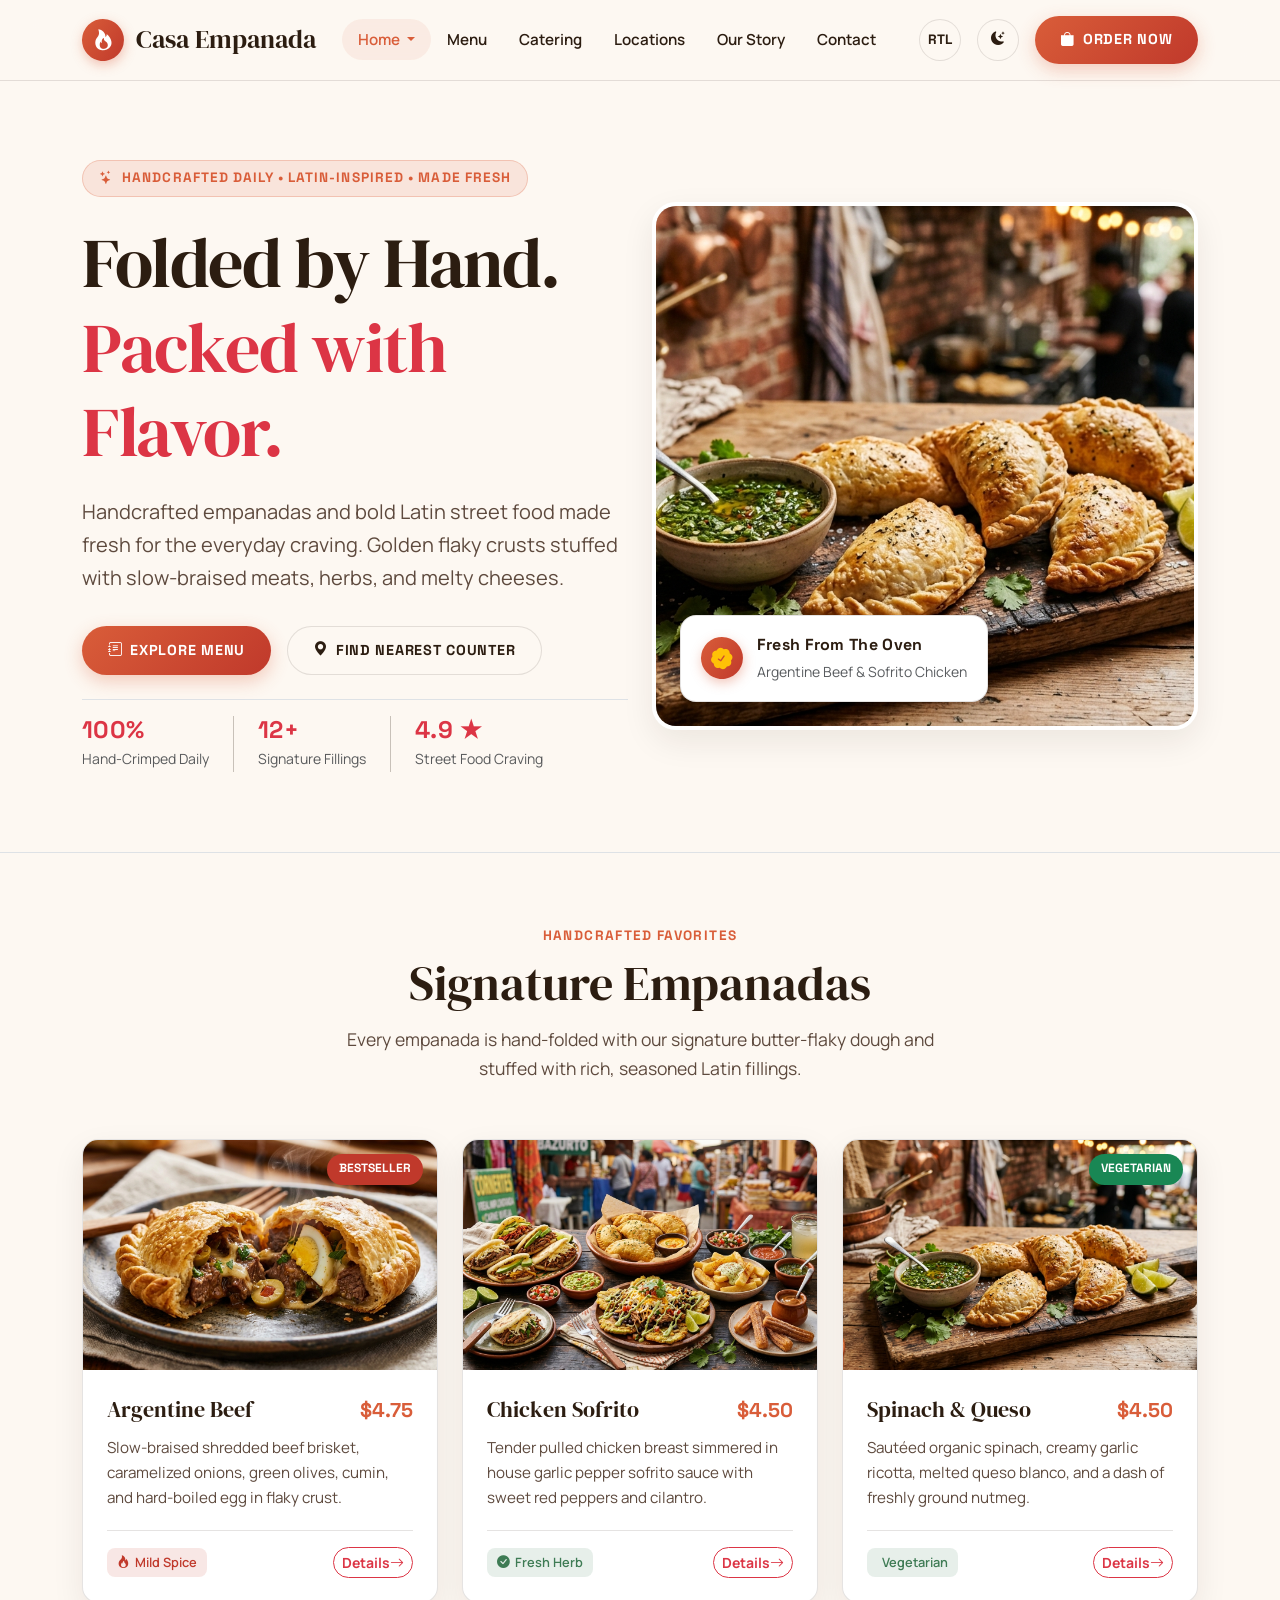
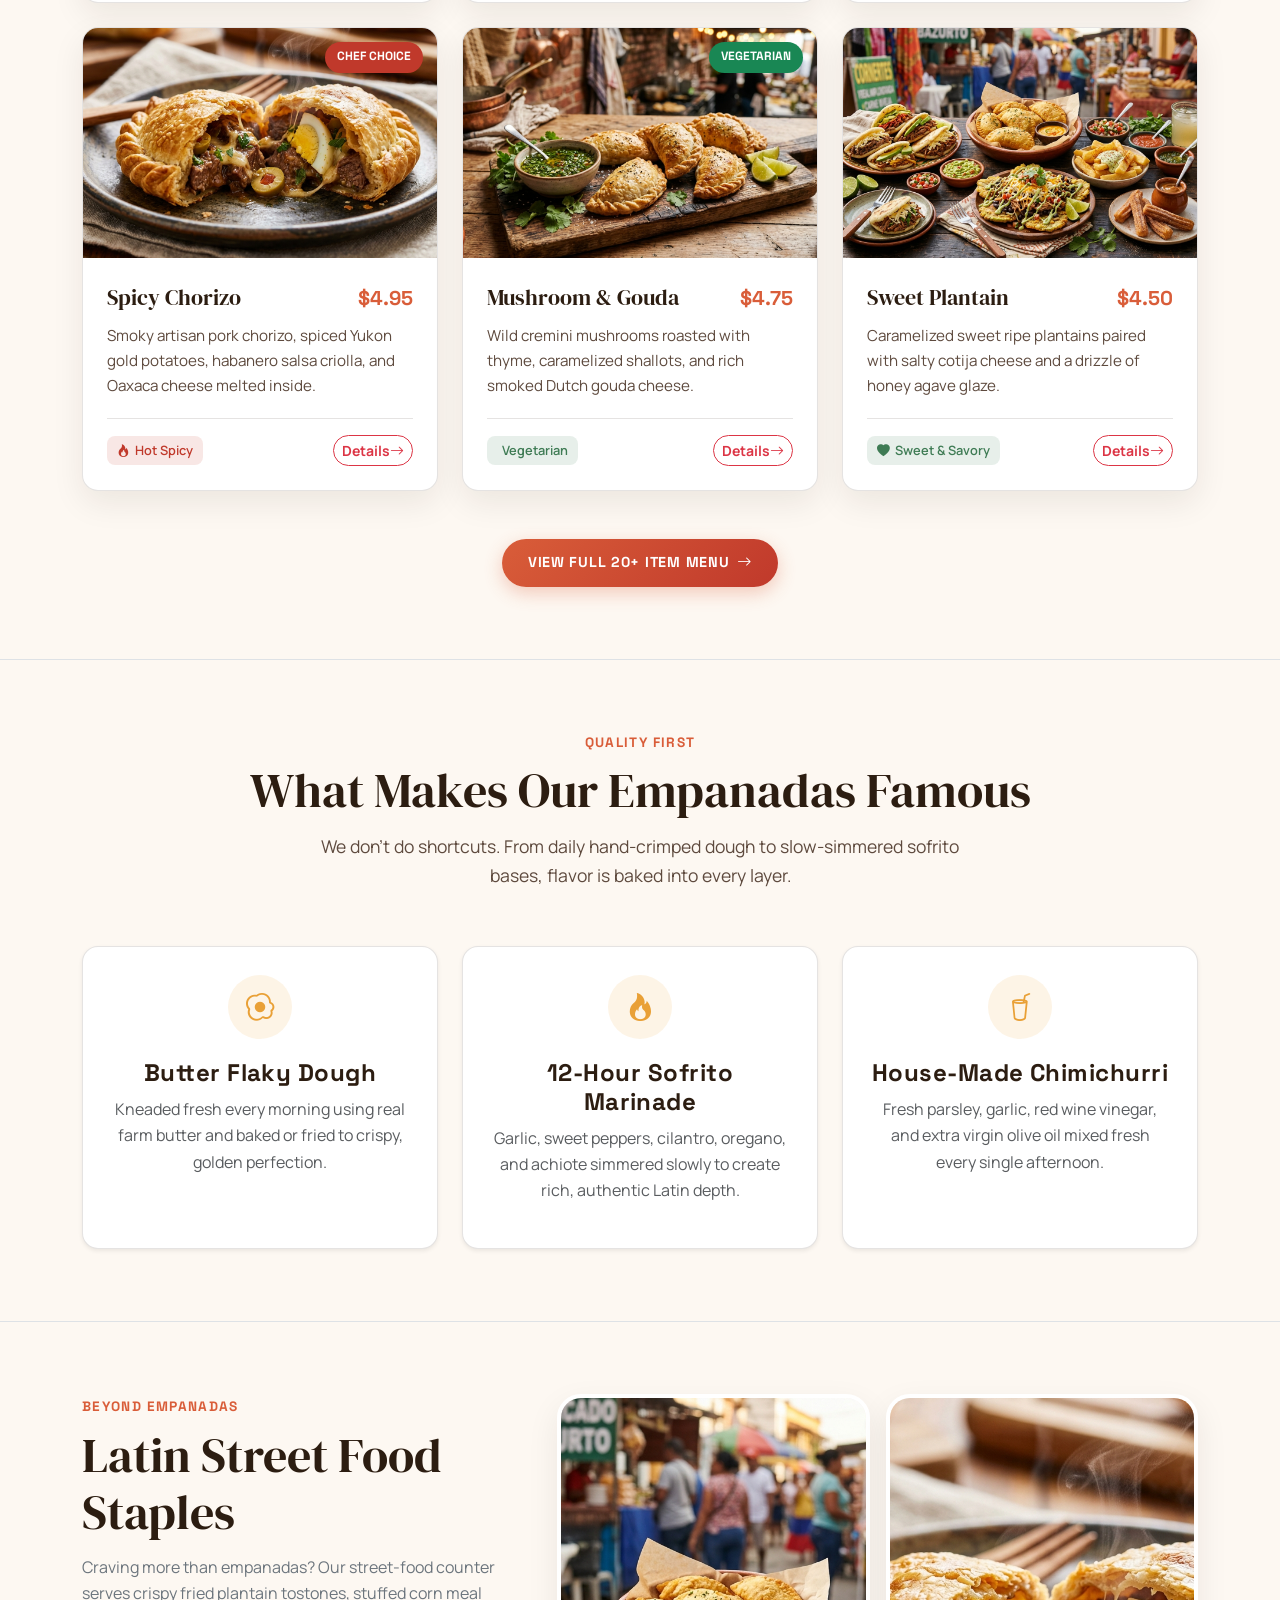
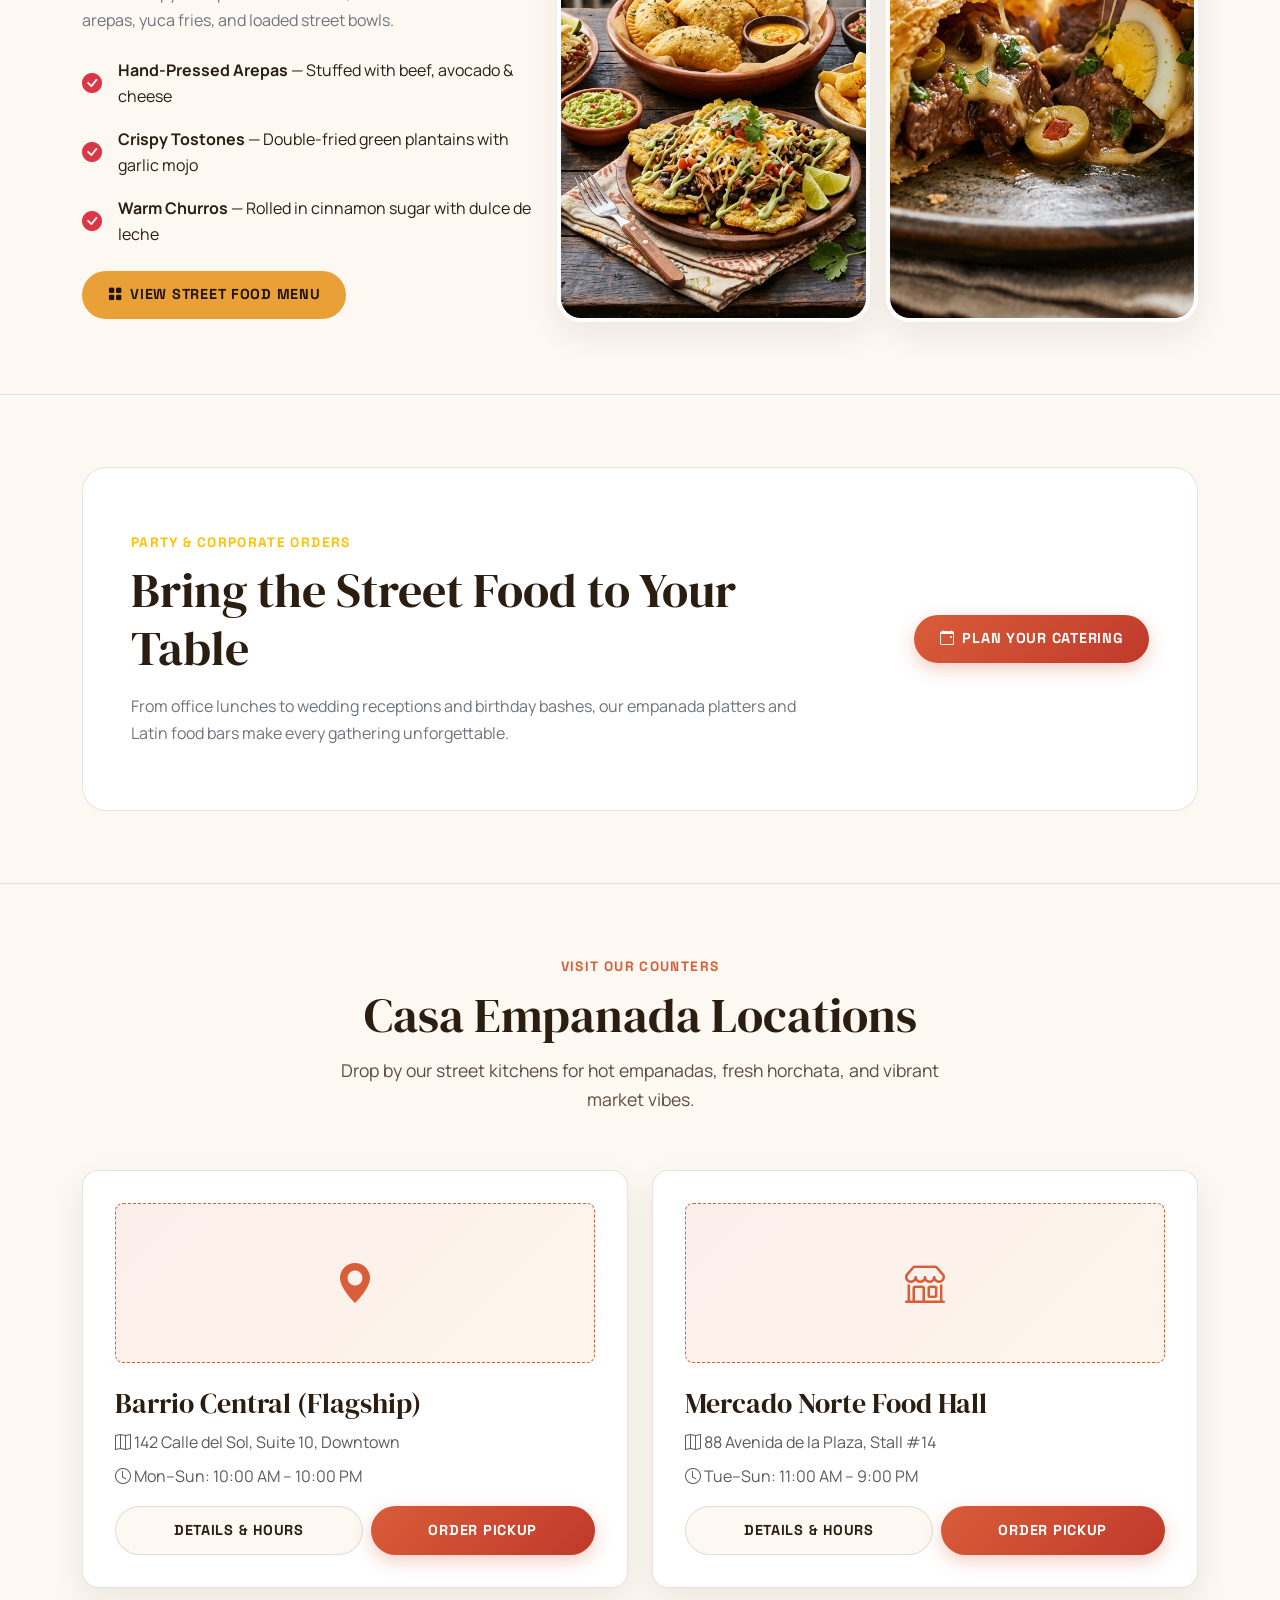
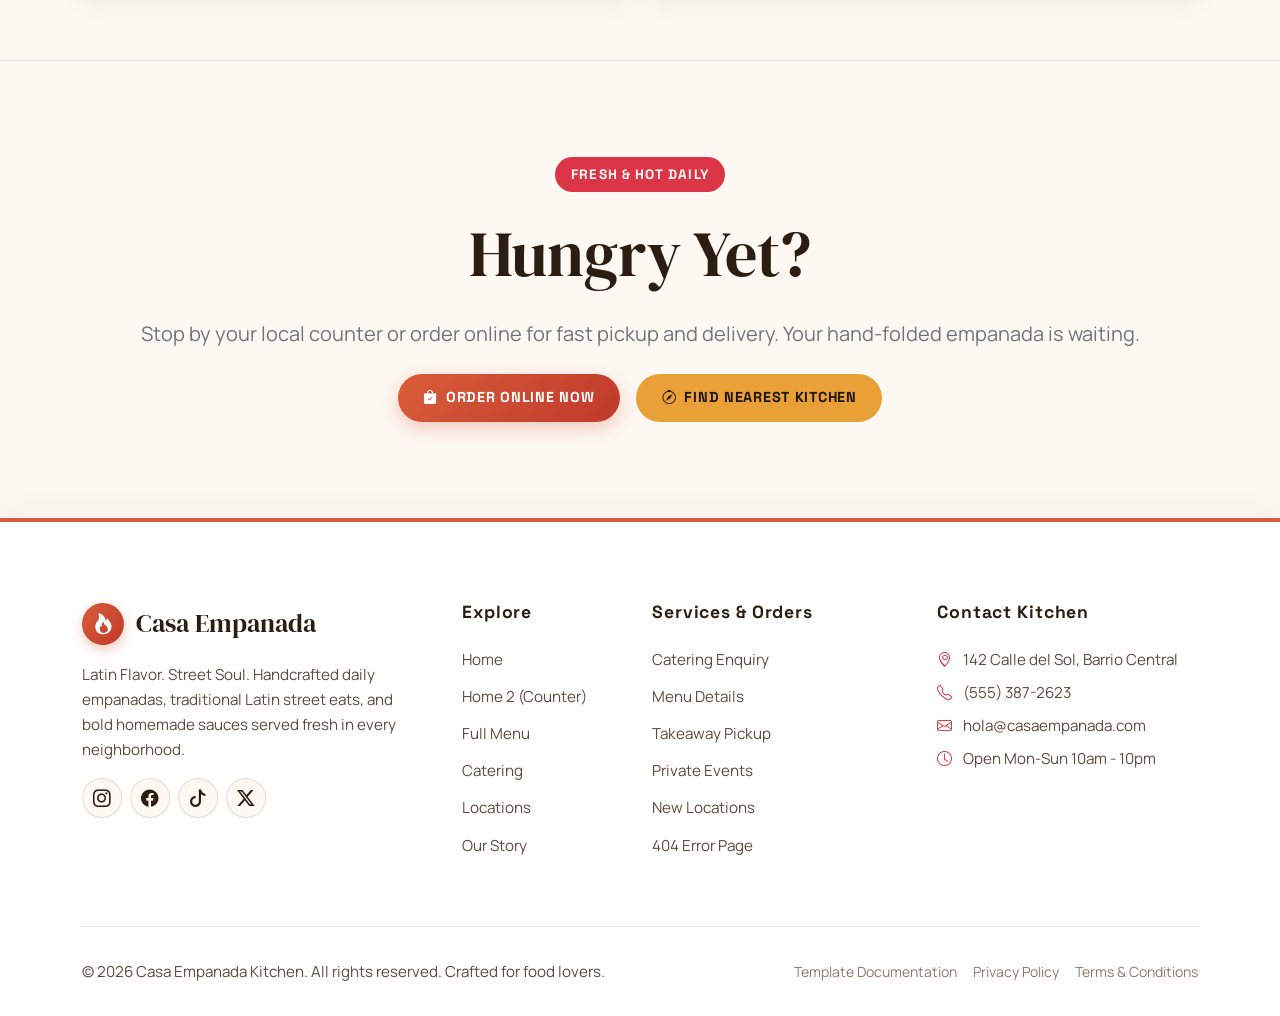
==== index.html @ 9089398e "Your commit message" ====
<!DOCTYPE html>
<html lang="en" data-theme="light">
<head>
  <meta charset="UTF-8">
  <meta name="viewport" content="width=device-width, initial-scale=1.0">
  <title>Casa Empanada — Handcrafted Latin Street Food & Empanadas</title>
  <meta name="description" content="Authentic handcrafted empanadas, stuffed arepas, crispy tostones, and Latin street food kitchen made fresh daily. Order takeaway or catering today.">
  <meta name="keywords" content="empanadas, latin street food, authentic empanada, arepas, tostones, chimichurri, catering, food truck">

  <!-- Open Graph -->
  <meta property="og:title" content="Casa Empanada — Latin Flavor. Street Soul.">
  <meta property="og:description" content="Handcrafted empanadas and bold Latin street food made fresh daily.">
  <meta property="og:image" content="assets/images/hero/hero-empanadas.jpg">

  <!-- Favicon -->
  <link rel="icon" type="image/svg+xml" href="assets/images/favicon.svg">

  <!-- Vendor & Custom CSS -->
  <link rel="stylesheet" href="assets/css/bootstrap.min.css">
  <link rel="stylesheet" href="assets/css/bootstrap-icons.min.css">
  <link rel="stylesheet" href="https://cdn.jsdelivr.net/npm/bootstrap-icons@1.11.3/font/bootstrap-icons.min.css">
  <link rel="stylesheet" href="assets/css/style.css">
</head>
<body>

  <!-- ==================== MANDATORY NAVBAR ==================== -->
  <nav class="navbar navbar-expand-xl navbar-casa" aria-label="Main navigation">
    <div class="container">
      <a class="navbar-brand-casa" href="index.html">
        <div class="brand-icon"><i class="bi bi-fire"></i></div>
        <span>Casa Empanada</span>
      </a>

      <div class="d-flex align-items-center gap-2 d-xl-none">
        <button class="navbar-toggler border-0 shadow-none p-2" type="button" data-bs-toggle="collapse" data-bs-target="#casaNavbar" aria-controls="casaNavbar" aria-expanded="false" aria-label="Toggle navigation">
          <i class="bi bi-list fs-1 text-primary"></i>
        </button>
      </div>

      <div class="collapse navbar-collapse" id="casaNavbar">
        <ul class="navbar-nav mx-auto mb-2 mb-xl-0 align-items-xl-center">
          <!-- Home Dropdown -->
          <li class="nav-item dropdown">
            <a class="nav-link nav-link-casa dropdown-toggle active" href="#" id="homeDropdown" role="button" data-bs-toggle="dropdown" aria-expanded="false">
              Home
            </a>
            <ul class="dropdown-menu dropdown-menu-casa" aria-labelledby="homeDropdown">
              <li><a class="dropdown-item dropdown-item-casa active" href="index.html">Home 1 — Editorial Classic</a></li>
              <li><a class="dropdown-item dropdown-item-casa" href="home-2.html">Home 2 — The Empanada Counter</a></li>
            </ul>
          </li>

          <li class="nav-item">
            <a class="nav-link nav-link-casa" href="menu.html">Menu</a>
          </li>
          <li class="nav-item">
            <a class="nav-link nav-link-casa" href="catering.html">Catering</a>
          </li>
          <li class="nav-item">
            <a class="nav-link nav-link-casa" href="locations.html">Locations</a>
          </li>
          <li class="nav-item">
            <a class="nav-link nav-link-casa" href="our-story.html">Our Story</a>
          </li>
          <li class="nav-item">
            <a class="nav-link nav-link-casa" href="contact.html">Contact</a>
          </li>
        </ul>

        <!-- Mobile/Tab Navigation Action Controls (Inside Menu Collapse) -->
        <div class="mobile-nav-actions d-xl-none mt-3 pt-3 border-top d-flex align-items-center justify-content-between gap-3">
          <div class="d-flex align-items-center gap-2">
            <button class="btn-rtl-toggle" type="button" aria-label="Toggle RTL direction" title="Toggle RTL direction">RTL</button>
            <button class="btn-theme-toggle" type="button" aria-label="Toggle light and dark theme">
              <i class="bi bi-moon-stars-fill"></i>
            </button>
          </div>
          <a href="menu.html" class="btn-casa-primary btn-sm" data-bs-toggle="modal" data-bs-target="#orderNowModal">
            <i class="bi bi-bag-fill"></i> Order Now
          </a>
        </div>

        <div class="d-none d-xl-flex align-items-center gap-3">
          <button class="btn-rtl-toggle" type="button" aria-label="Toggle RTL direction" title="Toggle RTL direction">RTL</button>
          <button class="btn-theme-toggle" type="button" aria-label="Toggle theme">
            <i class="bi bi-moon-stars-fill"></i>
          </button>
          <a href="menu.html" class="btn-casa-primary" data-bs-toggle="modal" data-bs-target="#orderNowModal">
            <i class="bi bi-bag-fill"></i> Order Now
          </a>
        </div>
      </div>
    </div>
  </nav>

  <!-- ==================== HERO SECTION ==================== -->
  <section class="hero-section">
    <div class="container">
      <div class="row align-items-center gy-5">
        <div class="col-lg-6">
          <div class="hero-badge">
            <i class="bi bi-stars"></i> Handcrafted Daily • Latin-Inspired • Made Fresh
          </div>
          <h1 class="hero-title">Folded by Hand.<br><span class="text-danger">Packed with Flavor.</span></h1>
          <p class="hero-lead">Handcrafted empanadas and bold Latin street food made fresh for the everyday craving. Golden flaky crusts stuffed with slow-braised meats, herbs, and melty cheeses.</p>
          
          <div class="hero-btn-group d-flex flex-wrap gap-3">
            <a href="menu.html" class="btn-casa-primary">
              <i class="bi bi-journal-text"></i> Explore Menu
            </a>
            <a href="locations.html" class="btn-casa-secondary">
              <i class="bi bi-geo-alt-fill"></i> Find Nearest Counter
            </a>
          </div>

          <div class="d-flex align-items-center gap-4 mt-4 pt-3 border-top border-opacity-10">
            <div>
              <h4 class="font-accent fw-bold mb-0 text-danger">100%</h4>
              <small class="text-muted">Hand-Crimped Daily</small>
            </div>
            <div class="vr opacity-25"></div>
            <div>
              <h4 class="font-accent fw-bold mb-0 text-danger">12+</h4>
              <small class="text-muted">Signature Fillings</small>
            </div>
            <div class="vr opacity-25"></div>
            <div>
              <h4 class="font-accent fw-bold mb-0 text-danger">4.9 ★</h4>
              <small class="text-muted">Street Food Craving</small>
            </div>
          </div>
        </div>

        <div class="col-lg-6">
          <div class="hero-image-wrapper">
            <img src="assets/images/hero/hero-empanadas.jpg" alt="Golden handmade empanadas served with fresh chimichurri dip">
            <div class="floating-card-badge">
              <div class="brand-icon"><i class="bi bi-patch-check-fill text-warning"></i></div>
              <div>
                <strong class="d-block font-accent">Fresh From The Oven</strong>
                <small class="text-muted">Argentine Beef &amp; Sofrito Chicken</small>
              </div>
            </div>
          </div>
        </div>
      </div>
    </div>
  </section>

  <!-- ==================== SIGNATURE EMPANADAS ==================== -->
  <section class="py-5 border-top border-bottom border-opacity-10">
    <div class="container py-4">
      <div class="section-header text-center">
        <span class="section-tag">Handcrafted Favorites</span>
        <h2 class="section-title">Signature Empanadas</h2>
        <p class="section-subtitle mx-auto">Every empanada is hand-folded with our signature butter-flaky dough and stuffed with rich, seasoned Latin fillings.</p>
      </div>

      <div class="row g-4">
        <!-- Item 1 -->
        <div class="col-md-6 col-lg-4 reveal-element">
          <div class="food-card">
            <div class="food-card-img-wrap">
              <img src="assets/images/empanadas/empanada-cut-beef.jpg" alt="Argentine Beef Empanada">
              <span class="food-card-badge">Bestseller</span>
            </div>
            <div class="food-card-body">
              <div class="food-card-title-row">
                <h3 class="food-card-title"><a href="menu-details.html" class="text-reset">Argentine Beef</a></h3>
                <span class="food-card-price">$4.75</span>
              </div>
              <p class="food-card-desc">Slow-braised shredded beef brisket, caramelized onions, green olives, cumin, and hard-boiled egg in flaky crust.</p>
              <div class="food-card-meta">
                <span class="dietary-tag spicy"><i class="bi bi-fire"></i> Mild Spice</span>
                <a href="menu-details.html" class="btn btn-sm btn-outline-danger rounded-pill fw-bold">Details <i class="bi bi-arrow-right"></i></a>
              </div>
            </div>
          </div>
        </div>

        <!-- Item 2 -->
        <div class="col-md-6 col-lg-4 reveal-element">
          <div class="food-card">
            <div class="food-card-img-wrap">
              <img src="assets/images/street-food/street-food-spread.jpg" alt="Chicken Sofrito Empanada">
            </div>
            <div class="food-card-body">
              <div class="food-card-title-row">
                <h3 class="food-card-title"><a href="menu-details.html" class="text-reset">Chicken Sofrito</a></h3>
                <span class="food-card-price">$4.50</span>
              </div>
              <p class="food-card-desc">Tender pulled chicken breast simmered in house garlic pepper sofrito sauce with sweet red peppers and cilantro.</p>
              <div class="food-card-meta">
                <span class="dietary-tag veg"><i class="bi bi-check-circle-fill"></i> Fresh Herb</span>
                <a href="menu-details.html" class="btn btn-sm btn-outline-danger rounded-pill fw-bold">Details <i class="bi bi-arrow-right"></i></a>
              </div>
            </div>
          </div>
        </div>

        <!-- Item 3 -->
        <div class="col-md-6 col-lg-4 reveal-element">
          <div class="food-card">
            <div class="food-card-img-wrap">
              <img src="assets/images/hero/hero-empanadas.jpg" alt="Spinach & Queso Blanco">
              <span class="food-card-badge bg-success">Vegetarian</span>
            </div>
            <div class="food-card-body">
              <div class="food-card-title-row">
                <h3 class="food-card-title"><a href="menu-details.html" class="text-reset">Spinach &amp; Queso</a></h3>
                <span class="food-card-price">$4.50</span>
              </div>
              <p class="food-card-desc">Sautéed organic spinach, creamy garlic ricotta, melted queso blanco, and a dash of freshly ground nutmeg.</p>
              <div class="food-card-meta">
                <span class="dietary-tag veg"><i class="bi bi-leaf-fill"></i> Vegetarian</span>
                <a href="menu-details.html" class="btn btn-sm btn-outline-danger rounded-pill fw-bold">Details <i class="bi bi-arrow-right"></i></a>
              </div>
            </div>
          </div>
        </div>

        <!-- Item 4 -->
        <div class="col-md-6 col-lg-4 reveal-element">
          <div class="food-card">
            <div class="food-card-img-wrap">
              <img src="assets/images/empanadas/empanada-cut-beef.jpg" alt="Spicy Chorizo & Potato">
              <span class="food-card-badge">Chef Choice</span>
            </div>
            <div class="food-card-body">
              <div class="food-card-title-row">
                <h3 class="food-card-title"><a href="menu-details.html" class="text-reset">Spicy Chorizo</a></h3>
                <span class="food-card-price">$4.95</span>
              </div>
              <p class="food-card-desc">Smoky artisan pork chorizo, spiced Yukon gold potatoes, habanero salsa criolla, and Oaxaca cheese melted inside.</p>
              <div class="food-card-meta">
                <span class="dietary-tag spicy"><i class="bi bi-fire"></i> Hot Spicy</span>
                <a href="menu-details.html" class="btn btn-sm btn-outline-danger rounded-pill fw-bold">Details <i class="bi bi-arrow-right"></i></a>
              </div>
            </div>
          </div>
        </div>

        <!-- Item 5 -->
        <div class="col-md-6 col-lg-4 reveal-element">
          <div class="food-card">
            <div class="food-card-img-wrap">
              <img src="assets/images/hero/hero-empanadas.jpg" alt="Mushroom & Smoked Gouda">
              <span class="food-card-badge bg-success">Vegetarian</span>
            </div>
            <div class="food-card-body">
              <div class="food-card-title-row">
                <h3 class="food-card-title"><a href="menu-details.html" class="text-reset">Mushroom &amp; Gouda</a></h3>
                <span class="food-card-price">$4.75</span>
              </div>
              <p class="food-card-desc">Wild cremini mushrooms roasted with thyme, caramelized shallots, and rich smoked Dutch gouda cheese.</p>
              <div class="food-card-meta">
                <span class="dietary-tag veg"><i class="bi bi-leaf-fill"></i> Vegetarian</span>
                <a href="menu-details.html" class="btn btn-sm btn-outline-danger rounded-pill fw-bold">Details <i class="bi bi-arrow-right"></i></a>
              </div>
            </div>
          </div>
        </div>

        <!-- Item 6 -->
        <div class="col-md-6 col-lg-4 reveal-element">
          <div class="food-card">
            <div class="food-card-img-wrap">
              <img src="assets/images/street-food/street-food-spread.jpg" alt="Sweet Plantain & Cheese">
            </div>
            <div class="food-card-body">
              <div class="food-card-title-row">
                <h3 class="food-card-title"><a href="menu-details.html" class="text-reset">Sweet Plantain</a></h3>
                <span class="food-card-price">$4.50</span>
              </div>
              <p class="food-card-desc">Caramelized sweet ripe plantains paired with salty cotija cheese and a drizzle of honey agave glaze.</p>
              <div class="food-card-meta">
                <span class="dietary-tag veg"><i class="bi bi-heart-fill"></i> Sweet &amp; Savory</span>
                <a href="menu-details.html" class="btn btn-sm btn-outline-danger rounded-pill fw-bold">Details <i class="bi bi-arrow-right"></i></a>
              </div>
            </div>
          </div>
        </div>
      </div>

      <div class="text-center mt-5">
        <a href="menu.html" class="btn-casa-primary">View Full 20+ Item Menu <i class="bi bi-arrow-right"></i></a>
      </div>
    </div>
  </section>

  <!-- ==================== WHAT'S INSIDE (INGREDIENT CALLOUTS) ==================== -->
  <section class="py-5">
    <div class="container py-4">
      <div class="section-header text-center">
        <span class="section-tag">Quality First</span>
        <h2 class="section-title">What Makes Our Empanadas Famous</h2>
        <p class="section-subtitle mx-auto">We don't do shortcuts. From daily hand-crimped dough to slow-simmered sofrito bases, flavor is baked into every layer.</p>
      </div>

      <div class="row g-4 justify-content-center">
        <div class="col-lg-4 col-md-6 col-12 reveal-element">
          <div class="ingredient-card shadow-sm">
            <div class="ingredient-icon-wrap"><i class="bi bi-egg-fried"></i></div>
            <h4 class="font-accent fw-bold">Butter Flaky Dough</h4>
            <p class="text-muted fs-6">Kneaded fresh every morning using real farm butter and baked or fried to crispy, golden perfection.</p>
          </div>
        </div>

        <div class="col-lg-4 col-md-6 col-12 reveal-element">
          <div class="ingredient-card shadow-sm">
            <div class="ingredient-icon-wrap"><i class="bi bi-fire"></i></div>
            <h4 class="font-accent fw-bold">12-Hour Sofrito Marinade</h4>
            <p class="text-muted fs-6">Garlic, sweet peppers, cilantro, oregano, and achiote simmered slowly to create rich, authentic Latin depth.</p>
          </div>
        </div>

        <div class="col-lg-4 col-md-6 col-12 reveal-element">
          <div class="ingredient-card shadow-sm">
            <div class="ingredient-icon-wrap"><i class="bi bi-cup-straw"></i></div>
            <h4 class="font-accent fw-bold">House-Made Chimichurri</h4>
            <p class="text-muted fs-6">Fresh parsley, garlic, red wine vinegar, and extra virgin olive oil mixed fresh every single afternoon.</p>
          </div>
        </div>
      </div>
    </div>
  </section>

  <!-- ==================== STREET FOOD FAVORITES ==================== -->
  <section class="py-5 border-top border-bottom border-opacity-10">
    <div class="container py-4">
      <div class="row align-items-center gy-4">
        <div class="col-lg-5">
          <span class="section-tag">Beyond Empanadas</span>
          <h2 class="section-title">Latin Street Food Staples</h2>
          <p class="text-secondary">Craving more than empanadas? Our street-food counter serves crispy fried plantain tostones, stuffed corn meal arepas, yuca fries, and loaded street bowls.</p>
          
          <ul class="list-unstyled my-4">
            <li class="mb-3 d-flex align-items-center gap-3">
              <i class="bi bi-check-circle-fill text-danger fs-5"></i>
              <div><strong>Hand-Pressed Arepas</strong> — Stuffed with beef, avocado &amp; cheese</div>
            </li>
            <li class="mb-3 d-flex align-items-center gap-3">
              <i class="bi bi-check-circle-fill text-danger fs-5"></i>
              <div><strong>Crispy Tostones</strong> — Double-fried green plantains with garlic mojo</div>
            </li>
            <li class="mb-3 d-flex align-items-center gap-3">
              <i class="bi bi-check-circle-fill text-danger fs-5"></i>
              <div><strong>Warm Churros</strong> — Rolled in cinnamon sugar with dulce de leche</div>
            </li>
          </ul>

          <a href="menu.html" class="btn-casa-yellow"><i class="bi bi-grid-fill"></i> View Street Food Menu</a>
        </div>

        <div class="col-lg-7">
          <div class="row g-3">
            <div class="col-6">
              <div class="hero-image-wrapper">
                <img src="assets/images/street-food/street-food-spread.jpg" alt="Latin Street Food Spread">
              </div>
            </div>
            <div class="col-6">
              <div class="hero-image-wrapper">
                <img src="assets/images/empanadas/empanada-cut-beef.jpg" alt="Delicious Street Food Item">
              </div>
            </div>
          </div>
        </div>
      </div>
    </div>
  </section>

  <!-- ==================== CATERING PREVIEW ==================== -->
  <section class="py-5">
    <div class="container py-4">
      <div class="split-feature text-center text-lg-start">
        <div class="row align-items-center gy-4">
          <div class="col-lg-8">
            <span class="section-tag text-warning">Party &amp; Corporate Orders</span>
            <h2 class="section-title mb-3">Bring the Street Food to Your Table</h2>
            <p class="text-secondary mb-0">From office lunches to wedding receptions and birthday bashes, our empanada platters and Latin food bars make every gathering unforgettable.</p>
          </div>
          <div class="col-lg-4 text-lg-end">
            <a href="catering.html" class="btn-casa-primary btn-lg"><i class="bi bi-calendar-event"></i> Plan Your Catering</a>
          </div>
        </div>
      </div>
    </div>
  </section>

  <!-- ==================== LOCATIONS PREVIEW ==================== -->
  <section class="py-5 border-top border-bottom border-opacity-10">
    <div class="container py-4">
      <div class="section-header text-center">
        <span class="section-tag">Visit Our Counters</span>
        <h2 class="section-title">Casa Empanada Locations</h2>
        <p class="section-subtitle mx-auto">Drop by our street kitchens for hot empanadas, fresh horchata, and vibrant market vibes.</p>
      </div>

      <div class="row g-4">
        <!-- Location 1 -->
        <div class="col-md-6 reveal-element">
          <div class="location-card">
            <div class="location-map-placeholder">
              <i class="bi bi-geo-alt-fill"></i>
            </div>
            <h3 class="font-heading">Barrio Central (Flagship)</h3>
            <p class="text-muted mb-2"><i class="bi bi-map"></i> 142 Calle del Sol, Suite 10, Downtown</p>
            <p class="text-muted mb-3"><i class="bi bi-clock"></i> Mon–Sun: 10:00 AM – 10:00 PM</p>
            <div class="d-flex gap-2">
              <a href="location-details.html" class="btn-casa-secondary flex-grow-1 text-center">Details &amp; Hours</a>
              <a href="contact.html" class="btn-casa-primary flex-grow-1 text-center">Order Pickup</a>
            </div>
          </div>
        </div>

        <!-- Location 2 -->
        <div class="col-md-6 reveal-element">
          <div class="location-card">
            <div class="location-map-placeholder">
              <i class="bi bi-shop"></i>
            </div>
            <h3 class="font-heading">Mercado Norte Food Hall</h3>
            <p class="text-muted mb-2"><i class="bi bi-map"></i> 88 Avenida de la Plaza, Stall #14</p>
            <p class="text-muted mb-3"><i class="bi bi-clock"></i> Tue–Sun: 11:00 AM – 9:00 PM</p>
            <div class="d-flex gap-2">
              <a href="location-details.html" class="btn-casa-secondary flex-grow-1 text-center">Details &amp; Hours</a>
              <a href="contact.html" class="btn-casa-primary flex-grow-1 text-center">Order Pickup</a>
            </div>
          </div>
        </div>
      </div>
    </div>
  </section>

  <!-- ==================== FINAL CTA ==================== -->
  <section class="py-5 text-center position-relative">
    <div class="container py-5">
      <span class="hero-badge bg-danger text-white border-0">Fresh &amp; Hot Daily</span>
      <h2 class="display-3 font-heading mb-4">Hungry Yet?</h2>
      <p class="fs-5 text-secondary max-width-600 mx-auto mb-4">Stop by your local counter or order online for fast pickup and delivery. Your hand-folded empanada is waiting.</p>
      <div class="d-flex justify-content-center gap-3 flex-wrap">
        <a href="menu.html" class="btn-casa-primary btn-lg"><i class="bi bi-bag-check-fill"></i> Order Online Now</a>
        <a href="locations.html" class="btn-casa-yellow btn-lg"><i class="bi bi-compass"></i> Find Nearest Kitchen</a>
      </div>
    </div>
  </section>

  <!-- ==================== MANDATORY FOOTER ==================== -->
  <footer class="footer-casa" aria-label="Site footer">
    <div class="container">
      <div class="row g-4">
        <!-- Col 1 -->
        <div class="col-lg-4 col-md-6">
          <a class="navbar-brand-casa mb-3 d-inline-flex" href="index.html">
            <div class="brand-icon"><i class="bi bi-fire"></i></div>
            <span class="brand-title">Casa Empanada</span>
          </a>
          <p class="footer-text pe-lg-4">Latin Flavor. Street Soul. Handcrafted daily empanadas, traditional Latin street eats, and bold homemade sauces served fresh in every neighborhood.</p>
          <div class="d-flex gap-2 mt-3">
            <a href="#" class="social-icon-btn" aria-label="Instagram"><i class="bi bi-instagram"></i></a>
            <a href="#" class="social-icon-btn" aria-label="Facebook"><i class="bi bi-facebook"></i></a>
            <a href="#" class="social-icon-btn" aria-label="TikTok"><i class="bi bi-tiktok"></i></a>
            <a href="#" class="social-icon-btn" aria-label="Twitter/X"><i class="bi bi-twitter-x"></i></a>
          </div>
        </div>

        <!-- Col 2 -->
        <div class="col-lg-2 col-md-6">
          <h5>Explore</h5>
          <ul class="footer-links">
            <li><a href="index.html">Home</a></li>
            <li><a href="home-2.html">Home 2 (Counter)</a></li>
            <li><a href="menu.html">Full Menu</a></li>
            <li><a href="catering.html">Catering</a></li>
            <li><a href="locations.html">Locations</a></li>
            <li><a href="our-story.html">Our Story</a></li>
          </ul>
        </div>

        <!-- Col 3 -->
        <div class="col-lg-3 col-md-6">
          <h5>Services &amp; Orders</h5>
          <ul class="footer-links">
            <li><a href="catering-order.html">Catering Enquiry</a></li>
            <li><a href="menu-details.html">Menu Details</a></li>
            <li><a href="locations.html">Takeaway Pickup</a></li>
            <li><a href="contact.html">Private Events</a></li>
            <li><a href="coming-soon.html">New Locations</a></li>
            <li><a href="404.html">404 Error Page</a></li>
          </ul>
        </div>

        <!-- Col 4 -->
        <div class="col-lg-3 col-md-6">
          <h5>Contact Kitchen</h5>
          <p class="footer-contact-item mb-2"><i class="bi bi-geo-alt text-danger me-2"></i> 142 Calle del Sol, Barrio Central</p>
          <p class="footer-contact-item mb-2"><i class="bi bi-telephone text-danger me-2"></i> (555) 387-2623</p>
          <p class="footer-contact-item mb-2"><i class="bi bi-envelope text-danger me-2"></i> hola@casaempanada.com</p>
          <p class="footer-contact-item mb-0"><i class="bi bi-clock text-danger me-2"></i> Open Mon-Sun 10am - 10pm</p>
        </div>
      </div>

      <div class="footer-bottom d-flex flex-column flex-md-row justify-content-between align-items-center gap-3">
        <p class="mb-0 small">&copy; 2026 Casa Empanada Kitchen. All rights reserved. Crafted for food lovers.</p>
        <div class="d-flex gap-3 small">
          <a href="documentation/index.html">Template Documentation</a>
          <a href="#">Privacy Policy</a>
          <a href="#">Terms &amp; Conditions</a>
        </div>
      </div>
    </div>
  </footer>

  <!-- Back to Top Button -->
  <button class="btn-back-to-top" aria-label="Back to top">
    <i class="bi bi-arrow-up-short"></i>
  </button>

  <!-- Order Now Quick Modal -->
  <div class="modal fade" id="orderNowModal" tabindex="-1" aria-labelledby="orderNowModalLabel" aria-hidden="true">
    <div class="modal-dialog modal-dialog-centered">
      <div class="modal-content bg-surface border-0 rounded-4 p-3 shadow-lg">
        <div class="modal-header border-0 pb-0">
          <h4 class="modal-title font-heading fw-bold" id="orderNowModalLabel">Choose Your Order Method</h4>
          <button type="button" class="btn-close" data-bs-dismiss="modal" aria-label="Close"></button>
        </div>
        <div class="modal-body py-4">
          <p class="text-muted mb-4">Select how you'd like to enjoy your fresh Casa Empanada order today:</p>
          <div class="d-grid gap-3">
            <a href="locations.html" class="btn-casa-primary justify-content-center py-3">
              <i class="bi bi-bag-fill fs-5"></i> Pickup at Nearest Counter
            </a>
            <a href="catering-order.html" class="btn-casa-yellow justify-content-center py-3">
              <i class="bi bi-calendar-event fs-5"></i> Order Catering Package
            </a>
            <a href="menu.html" class="btn-casa-secondary justify-content-center py-3">
              <i class="bi bi-journal-text fs-5"></i> Browse Online Menu
            </a>
          </div>
        </div>
      </div>
    </div>
  </div>

  <!-- Vendor & App JS -->
  <script src="assets/js/bootstrap.bundle.min.js"></script>
  <script src="assets/js/gsap.min.js"></script>
  <script src="assets/js/main.js"></script>
</body>
</html>
---- assets/css/style.css ----
/* ==========================================================================
   CASA EMPANADA — LATIN STREET FOOD KITCHEN
   Design System & Main Stylesheet
   ========================================================================== */

@import url('https://fonts.googleapis.com/css2?family=DM+Serif+Display:ital@0;1&family=Manrope:wght@300;400;500;600;700;800&family=Space+Grotesk:wght@500;600;700&display=swap');

/* --------------------------------------------------------------------------
   1. Theme Variables (Light & Dark)
   -------------------------------------------------------------------------- */
:root {
  --font-body: 'Manrope', -apple-system, BlinkMacSystemFont, sans-serif;
  --font-heading: 'DM Serif Display', Georgia, serif;
  --font-accent: 'Space Grotesk', sans-serif;

  /* Color System - Light Theme Default */
  --bg-primary: #FDF8F2;
  --bg-secondary: #FDF8F2; /* Removed grey background - matches primary */
  --bg-surface: #FFFFFF;
  --bg-surface-elevated: #FFFDF9;
  --bg-dark-accent: #23160E;

  --text-primary: #2C1D11;
  --text-secondary: #5E4A3E;
  --text-muted: #8E786B;
  --text-light: #FDF8F2;

  --accent-primary: #D95D39; /* Terracotta */
  --accent-secondary: #C0392B; /* Chili Red */
  --accent-yellow: #E9A036; /* Warm Golden */
  --accent-green: #3E7B54; /* Herb Green */
  --accent-dark: #1E150F;

  --border-color: rgba(44, 29, 17, 0.12);
  --border-light: rgba(253, 248, 242, 0.15);
  
  --card-shadow: 0 12px 32px rgba(44, 29, 17, 0.08);
  --card-shadow-hover: 0 20px 40px rgba(217, 93, 57, 0.15);

  --nav-bg: rgba(253, 248, 242, 0.92);
  --nav-scrolled: rgba(253, 248, 242, 0.98);
  
  --radius-sm: 8px;
  --radius-md: 16px;
  --radius-lg: 24px;
  --radius-pill: 999px;
  
  --transition-fast: 0.2s cubic-bezier(0.16, 1, 0.3, 1);
  --transition-normal: 0.35s cubic-bezier(0.16, 1, 0.3, 1);
}

[data-theme="dark"] {
  --bg-primary: #140E0A;
  --bg-secondary: #140E0A;
  --bg-surface: #241A13;
  --bg-surface-elevated: #2E2118;
  --bg-dark-accent: #0C0805;

  --text-primary: #F7EFE6;
  --text-secondary: #D4C5B9;
  --text-muted: #A8988B;
  --text-light: #F7EFE6;

  --accent-primary: #E56E4B;
  --accent-secondary: #D94B3D;
  --accent-yellow: #F0AE48;
  --accent-green: #4E9367;
  --accent-dark: #F7EFE6;

  --border-color: rgba(247, 239, 230, 0.16);
  --border-light: rgba(247, 239, 230, 0.22);
  
  --card-shadow: 0 12px 32px rgba(0, 0, 0, 0.45);
  --card-shadow-hover: 0 20px 40px rgba(229, 110, 75, 0.25);

  --nav-bg: rgba(20, 14, 10, 0.94);
  --nav-scrolled: rgba(20, 14, 10, 0.98);
}

/* --------------------------------------------------------------------------
   Dark Mode High-Contrast Overrides (Text, Cards, Form Inputs, Badges, Icons)
   -------------------------------------------------------------------------- */
[data-theme="dark"] .text-dark:not(.badge):not(.btn) {
  color: var(--text-primary) !important;
}

[data-theme="dark"] .text-muted {
  color: var(--text-muted) !important;
}

[data-theme="dark"] .text-secondary {
  color: var(--text-secondary) !important;
}

/* Dark Mode Form Controls & Input Fields */
[data-theme="dark"] input:not([type="submit"]):not([type="button"]),
[data-theme="dark"] textarea,
[data-theme="dark"] select,
[data-theme="dark"] .form-control,
[data-theme="dark"] .form-select,
[data-theme="dark"] .form-control-casa,
[data-theme="dark"] .input-group-text {
  background-color: var(--bg-surface) !important;
  color: var(--text-primary) !important;
  border-color: var(--border-color) !important;
}

[data-theme="dark"] input::placeholder,
[data-theme="dark"] textarea::placeholder,
[data-theme="dark"] .form-control::placeholder,
[data-theme="dark"] .form-control-casa::placeholder {
  color: var(--text-muted) !important;
  opacity: 0.85 !important;
}

[data-theme="dark"] label,
[data-theme="dark"] .form-label,
[data-theme="dark"] .form-label-casa,
[data-theme="dark"] legend {
  color: var(--text-primary) !important;
}

[data-theme="dark"] option {
  background-color: var(--bg-surface) !important;
  color: var(--text-primary) !important;
}

/* Dark Mode Cards & Content Boxes */
[data-theme="dark"] .card,
[data-theme="dark"] .food-card,
[data-theme="dark"] .location-card,
[data-theme="dark"] .catering-package-card,
[data-theme="dark"] .split-feature,
[data-theme="dark"] .dropdown-menu-casa,
[data-theme="dark"] .modal-content,
[data-theme="dark"] .ingredient-card {
  background-color: var(--bg-surface) !important;
  color: var(--text-primary) !important;
  border-color: var(--border-color) !important;
}

[data-theme="dark"] .food-card-title,
[data-theme="dark"] .food-card-title a,
[data-theme="dark"] .location-card h3,
[data-theme="dark"] .catering-package-card h3,
[data-theme="dark"] .card-title,
[data-theme="dark"] .card h1,
[data-theme="dark"] .card h2,
[data-theme="dark"] .card h3,
[data-theme="dark"] .card h4,
[data-theme="dark"] .card h5,
[data-theme="dark"] .card h6 {
  color: var(--text-primary) !important;
}

[data-theme="dark"] .food-card-desc,
[data-theme="dark"] .package-features-list li,
[data-theme="dark"] .location-card p,
[data-theme="dark"] .footer-casa p,
[data-theme="dark"] .footer-casa li,
[data-theme="dark"] .footer-contact-item {
  color: var(--text-secondary) !important;
}

/* Dark Mode Badges */
[data-theme="dark"] .badge.bg-secondary,
[data-theme="dark"] span.badge.bg-secondary {
  background-color: var(--bg-surface-elevated) !important;
  color: var(--text-primary) !important;
  border-color: var(--border-color) !important;
}

[data-theme="dark"] .badge.text-dark,
[data-theme="dark"] span.badge.text-dark,
[data-theme="dark"] .food-card-badge.text-dark {
  color: #140E0A !important;
}

/* Dark Mode Icons Contrast */
[data-theme="dark"] .text-danger,
[data-theme="dark"] i.text-danger {
  color: #E56E4B !important;
}

[data-theme="dark"] .text-warning,
[data-theme="dark"] i.text-warning {
  color: #F0AE48 !important;
}

[data-theme="dark"] .text-success,
[data-theme="dark"] i.text-success {
  color: #4E9367 !important;
}

[data-theme="dark"] .text-info,
[data-theme="dark"] i.text-info {
  color: #5BC0DE !important;
}

/* --------------------------------------------------------------------------
   2. Global Reset & Base Typography & Button Alignments
   -------------------------------------------------------------------------- */
*, *::before, *::after {
  box-sizing: border-box;
}

/* Universal Button Text & Icon Center Alignment */
button,
.btn,
.btn-casa-primary,
.btn-casa-secondary,
.btn-casa-yellow,
.filter-btn,
.btn-theme-toggle,
.btn-rtl-toggle,
.social-icon-btn,
.btn-back-to-top,
.navbar-toggler,
input[type="submit"],
input[type="button"],
input[type="reset"] {
  display: inline-flex !important;
  align-items: center !important;
  justify-content: center !important;
  text-align: center !important;
}

.w-100.btn,
.w-100.btn-casa-primary,
.w-100.btn-casa-secondary,
.w-100.btn-casa-yellow,
.d-block.btn {
  display: flex !important;
  align-items: center !important;
  justify-content: center !important;
  text-align: center !important;
  width: 100% !important;
}

html {
  scroll-behavior: smooth;
  font-size: 16px;
}

body {
  font-family: var(--font-body);
  background-color: var(--bg-primary);
  color: var(--text-primary);
  line-height: 1.65;
  overflow-x: hidden;
  transition: background-color var(--transition-normal), color var(--transition-normal);
}

/* Override Bootstrap default grey background utility classes for sections */
.bg-secondary,
body .bg-secondary,
html body .bg-secondary,
section.bg-secondary,
section.bg-light,
section.bg-dark,
.bg-light,
.bg-body-secondary {
  background-color: var(--bg-primary) !important;
}

span.badge.bg-secondary {
  background-color: var(--bg-surface) !important;
  color: var(--text-primary) !important;
}

h1, h2, h3, h4, h5, h6, .font-heading {
  font-family: var(--font-heading);
  color: var(--text-primary);
  line-height: 1.2;
  font-weight: 400;
}

.font-accent {
  font-family: var(--font-accent);
  letter-spacing: 0.02em;
}

a {
  color: var(--accent-primary);
  text-decoration: none;
  transition: color var(--transition-fast);
}

a:hover {
  color: var(--accent-secondary);
}

img {
  max-width: 100%;
  height: auto;
  display: block;
}

/* Custom Scrollbar */
::-webkit-scrollbar {
  width: 10px;
}
::-webkit-scrollbar-track {
  background: var(--bg-primary);
}
::-webkit-scrollbar-thumb {
  background: var(--accent-primary);
  border-radius: var(--radius-pill);
}

/* --------------------------------------------------------------------------
   3. Navigation Bar System
   -------------------------------------------------------------------------- */
.navbar-casa {
  position: fixed;
  top: 0;
  left: 0;
  right: 0;
  z-index: 1050;
  background: var(--nav-bg);
  backdrop-filter: blur(16px);
  -webkit-backdrop-filter: blur(16px);
  border-bottom: 1px solid var(--border-color);
  padding: 1rem 0;
  transition: padding var(--transition-normal), background var(--transition-normal), box-shadow var(--transition-normal);
}

.navbar-casa.scrolled {
  padding: 0.65rem 0;
  background: var(--nav-scrolled);
  box-shadow: 0 10px 30px rgba(0,0,0,0.1);
}

.navbar-brand-casa {
  display: flex;
  align-items: center;
  gap: 0.75rem;
  font-family: var(--font-heading);
  font-size: 1.65rem;
  color: var(--text-primary) !important;
  text-decoration: none;
}

.brand-icon {
  width: 42px;
  height: 42px;
  background: linear-gradient(135deg, var(--accent-primary), var(--accent-secondary));
  color: #fff;
  border-radius: 50%;
  display: flex;
  align-items: center;
  justify-content: center;
  font-size: 1.35rem;
  box-shadow: 0 4px 12px rgba(217, 93, 57, 0.35);
  transform: rotate(-10deg);
  transition: transform var(--transition-fast);
}

.navbar-brand-casa:hover .brand-icon {
  transform: rotate(0deg) scale(1.05);
}

.nav-link-casa {
  font-family: var(--font-body);
  font-weight: 600;
  font-size: 0.95rem;
  color: var(--text-primary) !important;
  padding: 0.5rem 1rem !important;
  border-radius: var(--radius-pill);
  transition: all var(--transition-fast);
}

.nav-link-casa:hover, .nav-link-casa.active {
  color: var(--accent-primary) !important;
  background: rgba(217, 93, 57, 0.08);
}

/* Home Dropdown Styling */
.dropdown-menu-casa {
  background: var(--bg-surface);
  border: 1px solid var(--border-color);
  border-radius: var(--radius-md);
  box-shadow: var(--card-shadow);
  padding: 0.5rem;
  margin-top: 0.5rem;
  animation: fadeInDown 0.25s cubic-bezier(0.16, 1, 0.3, 1);
}

.dropdown-item-casa {
  font-weight: 600;
  font-size: 0.9rem;
  color: var(--text-primary);
  padding: 0.65rem 1rem;
  border-radius: var(--radius-sm);
  display: flex;
  align-items: center;
  justify-content: space-between;
  transition: all var(--transition-fast);
}

.dropdown-item-casa:hover, .dropdown-item-casa:focus {
  background: var(--accent-primary);
  color: #fff !important;
}

/* Theme Toggle Button */
.btn-theme-toggle, .btn-rtl-toggle {
  background: var(--bg-secondary);
  color: var(--text-primary);
  border: 1px solid var(--border-color);
  width: 42px;
  height: 42px;
  border-radius: 50%;
  display: inline-flex;
  align-items: center;
  justify-content: center;
  font-family: var(--font-accent);
  font-weight: 700;
  font-size: 0.85rem;
  cursor: pointer;
  transition: all var(--transition-fast);
  user-select: none;
}

.btn-theme-toggle:hover, .btn-rtl-toggle:hover {
  background: var(--accent-yellow);
  color: #1E150F;
  border-color: var(--accent-yellow);
  transform: translateY(-2px);
}

/* Navbar Actions Buttons */
.btn-casa-primary {
  background: linear-gradient(135deg, var(--accent-primary), var(--accent-secondary));
  color: #FFFFFF !important;
  font-family: var(--font-accent);
  font-weight: 700;
  font-size: 0.9rem;
  text-transform: uppercase;
  letter-spacing: 0.05em;
  padding: 0.75rem 1.6rem;
  border-radius: var(--radius-pill);
  border: none;
  box-shadow: 0 6px 18px rgba(217, 93, 57, 0.3);
  display: inline-flex;
  align-items: center;
  gap: 0.5rem;
  transition: all var(--transition-normal);
}

.btn-casa-primary:hover {
  transform: translateY(-2px);
  box-shadow: 0 10px 24px rgba(217, 93, 57, 0.45);
  color: #FFFFFF !important;
}

.btn-casa-secondary {
  background: var(--bg-secondary);
  color: var(--text-primary) !important;
  font-family: var(--font-accent);
  font-weight: 700;
  font-size: 0.9rem;
  text-transform: uppercase;
  letter-spacing: 0.05em;
  padding: 0.75rem 1.6rem;
  border-radius: var(--radius-pill);
  border: 1px solid var(--border-color);
  display: inline-flex;
  align-items: center;
  gap: 0.5rem;
  transition: all var(--transition-normal);
}

.btn-casa-secondary:hover {
  background: var(--text-primary);
  color: var(--bg-primary) !important;
  transform: translateY(-2px);
}

.btn-casa-yellow {
  background: var(--accent-yellow);
  color: #1E150F !important;
  font-family: var(--font-accent);
  font-weight: 700;
  font-size: 0.9rem;
  text-transform: uppercase;
  letter-spacing: 0.05em;
  padding: 0.75rem 1.6rem;
  border-radius: var(--radius-pill);
  border: none;
  display: inline-flex;
  align-items: center;
  gap: 0.5rem;
  transition: all var(--transition-normal);
}

.btn-casa-yellow:hover {
  background: #f09520;
  color: #1E150F !important;
  transform: translateY(-2px);
  box-shadow: 0 8px 20px rgba(233, 160, 54, 0.4);
}

/* --------------------------------------------------------------------------
   4. Hero Sections
   -------------------------------------------------------------------------- */
.hero-section {
  padding: 10rem 0 5rem 0;
  position: relative;
  overflow: hidden;
}

.hero-badge {
  display: inline-flex;
  align-items: center;
  gap: 0.5rem;
  background: rgba(217, 93, 57, 0.12);
  color: var(--accent-primary);
  font-family: var(--font-accent);
  font-weight: 700;
  font-size: 0.85rem;
  text-transform: uppercase;
  letter-spacing: 0.08em;
  padding: 0.4rem 1rem;
  border-radius: var(--radius-pill);
  border: 1px solid rgba(217, 93, 57, 0.25);
  margin-bottom: 1.5rem;
}

.hero-title {
  font-size: clamp(2.8rem, 5.5vw, 4.8rem);
  letter-spacing: -0.02em;
  margin-bottom: 1.25rem;
}

.hero-lead {
  font-size: 1.25rem;
  color: var(--text-secondary);
  max-width: 600px;
  margin-bottom: 2rem;
}

.hero-image-wrapper {
  position: relative;
  border-radius: var(--radius-lg);
  overflow: hidden;
  box-shadow: var(--card-shadow);
  border: 4px solid var(--bg-surface);
}

.hero-image-wrapper img {
  width: 100%;
  height: 520px;
  object-fit: cover;
  transition: transform 0.6s ease;
}

.hero-image-wrapper:hover img {
  transform: scale(1.03);
}

.floating-card-badge {
  position: absolute;
  bottom: 24px;
  left: 24px;
  background: var(--bg-surface);
  color: var(--text-primary);
  padding: 1rem 1.25rem;
  border-radius: var(--radius-md);
  box-shadow: 0 15px 35px rgba(0,0,0,0.18);
  display: flex;
  align-items: center;
  gap: 0.85rem;
  border: 1px solid var(--border-color);
  backdrop-filter: blur(10px);
}

/* --------------------------------------------------------------------------
   5. Content Cards & Components
   -------------------------------------------------------------------------- */
.section-header {
  margin-bottom: 3.5rem;
}

.section-tag {
  font-family: var(--font-accent);
  font-weight: 700;
  font-size: 0.85rem;
  text-transform: uppercase;
  letter-spacing: 0.1em;
  color: var(--accent-primary);
  margin-bottom: 0.5rem;
  display: block;
}

.section-title {
  font-size: clamp(2rem, 3.8vw, 3rem);
  margin-bottom: 0.75rem;
}

.section-subtitle {
  font-size: 1.1rem;
  color: var(--text-secondary);
  max-width: 640px;
}

/* Food Card */
.food-card {
  background: var(--bg-surface);
  border-radius: var(--radius-md);
  border: 1px solid var(--border-color);
  overflow: hidden;
  box-shadow: var(--card-shadow);
  transition: all var(--transition-normal);
  height: 100%;
  display: flex;
  flex-direction: column;
}

.food-card:hover {
  transform: translateY(-6px);
  box-shadow: var(--card-shadow-hover);
  border-color: rgba(217, 93, 57, 0.3);
}

.food-card-img-wrap {
  position: relative;
  height: 230px;
  overflow: hidden;
}

.food-card-img-wrap img {
  width: 100%;
  height: 100%;
  object-fit: cover;
  transition: transform 0.5s ease;
}

.food-card:hover .food-card-img-wrap img {
  transform: scale(1.08);
}

.food-card-badge {
  position: absolute;
  top: 14px;
  right: 14px;
  background: var(--accent-secondary);
  color: #fff;
  font-family: var(--font-accent);
  font-weight: 700;
  font-size: 0.75rem;
  text-transform: uppercase;
  padding: 0.35rem 0.75rem;
  border-radius: var(--radius-pill);
}

.food-card-body {
  padding: 1.5rem;
  display: flex;
  flex-direction: column;
  flex-grow: 1;
}

.food-card-title-row {
  display: flex;
  justify-content: space-between;
  align-items: baseline;
  margin-bottom: 0.5rem;
}

.food-card-title {
  font-size: 1.35rem;
  margin-bottom: 0;
}

.food-card-price {
  font-family: var(--font-accent);
  font-weight: 700;
  font-size: 1.25rem;
  color: var(--accent-primary);
}

.food-card-desc {
  font-size: 0.95rem;
  color: var(--text-secondary);
  margin-bottom: 1.25rem;
  flex-grow: 1;
}

.food-card-meta {
  display: flex;
  align-items: center;
  justify-content: space-between;
  padding-top: 1rem;
  border-top: 1px solid var(--border-color);
}

.dietary-tag {
  display: inline-flex;
  align-items: center;
  gap: 0.35rem;
  font-size: 0.8rem;
  font-weight: 600;
  padding: 0.25rem 0.6rem;
  border-radius: var(--radius-sm);
}

.dietary-tag.spicy {
  background: rgba(192, 57, 43, 0.12);
  color: var(--accent-secondary);
}

.dietary-tag.veg {
  background: rgba(62, 123, 84, 0.12);
  color: var(--accent-green);
}

/* Ingredients Callout Grid */
.ingredient-card {
  background: var(--bg-surface);
  border: 1px solid var(--border-color);
  border-radius: var(--radius-md);
  padding: 1.75rem;
  text-align: center;
  transition: all var(--transition-normal);
  height: 100%;
}

.ingredient-card:hover {
  background: var(--bg-surface-elevated);
  transform: translateY(-4px);
  border-color: var(--accent-yellow);
}

/* Contact Info Card Responsive Protection */
.contact-info-card {
  word-break: break-word;
  overflow-wrap: break-word;
  word-wrap: break-word;
}

.contact-info-card a,
.contact-info-card strong {
  max-width: 100%;
  word-break: break-word;
  overflow-wrap: break-word;
}

.ingredient-icon-wrap {
  width: 64px;
  height: 64px;
  border-radius: 50%;
  background: rgba(233, 160, 54, 0.12);
  color: var(--accent-yellow);
  font-size: 1.75rem;
  display: flex;
  align-items: center;
  justify-content: center;
  margin: 0 auto 1.25rem auto;
}

/* Category Nav Filters */
.category-filter-nav {
  display: flex;
  flex-wrap: wrap;
  justify-content: center;
  gap: 0.75rem;
  margin-bottom: 3rem;
}

.filter-btn {
  background: var(--bg-surface);
  color: var(--text-primary);
  border: 1px solid var(--border-color);
  font-family: var(--font-accent);
  font-weight: 700;
  font-size: 0.9rem;
  padding: 0.6rem 1.4rem;
  border-radius: var(--radius-pill);
  cursor: pointer;
  transition: all var(--transition-fast);
}

.filter-btn:hover, .filter-btn.active {
  background: var(--accent-primary);
  color: #fff;
  border-color: var(--accent-primary);
}

/* --------------------------------------------------------------------------
   6. Custom Layout Blocks & Sections
   -------------------------------------------------------------------------- */
/* Split Feature Block */
.split-feature {
  background: var(--bg-surface);
  border-radius: var(--radius-lg);
  padding: 4rem 3rem;
  border: 1px solid var(--border-color);
}

.catering-package-card {
  background: var(--bg-surface);
  border-radius: var(--radius-md);
  border: 2px solid var(--border-color);
  padding: 2.5rem 2rem;
  transition: all var(--transition-normal);
  height: 100%;
  display: flex;
  flex-direction: column;
}

.catering-package-card.featured {
  border-color: var(--accent-primary);
  box-shadow: var(--card-shadow-hover);
  position: relative;
}

.catering-package-card.featured::before {
  content: 'MOST POPULAR';
  position: absolute;
  top: -14px;
  left: 50%;
  transform: translateX(-50%);
  background: var(--accent-primary);
  color: #fff;
  font-family: var(--font-accent);
  font-weight: 700;
  font-size: 0.75rem;
  padding: 0.25rem 1rem;
  border-radius: var(--radius-pill);
}

.package-price {
  font-family: var(--font-heading);
  font-size: 2.8rem;
  color: var(--accent-primary);
  margin: 1rem 0;
}

.package-features-list {
  list-style: none;
  padding: 0;
  margin: 1.5rem 0 2rem 0;
  flex-grow: 1;
}

.package-features-list li {
  padding: 0.5rem 0;
  border-bottom: 1px dashed var(--border-color);
  display: flex;
  align-items: center;
  gap: 0.65rem;
  font-size: 0.95rem;
}

/* Location Card */
.location-card {
  background: var(--bg-surface);
  border-radius: var(--radius-md);
  border: 1px solid var(--border-color);
  padding: 2rem;
  box-shadow: var(--card-shadow);
  transition: all var(--transition-normal);
  height: 100%;
}

.location-card:hover {
  transform: translateY(-4px);
  border-color: var(--accent-primary);
}

.location-map-placeholder {
  height: 160px;
  border-radius: var(--radius-sm);
  background: linear-gradient(135deg, rgba(217, 93, 57, 0.1), rgba(233, 160, 54, 0.1));
  display: flex;
  align-items: center;
  justify-content: center;
  color: var(--accent-primary);
  font-size: 2.5rem;
  margin-bottom: 1.5rem;
  border: 1px dashed var(--accent-primary);
}

/* --------------------------------------------------------------------------
   7. Forms & Inputs
   -------------------------------------------------------------------------- */
.form-label-casa {
  font-weight: 700;
  font-size: 0.9rem;
  margin-bottom: 0.4rem;
  color: var(--text-primary);
}

.form-control-casa {
  background: var(--bg-surface);
  border: 1px solid var(--border-color);
  color: var(--text-primary);
  border-radius: var(--radius-sm);
  padding: 0.75rem 1rem;
  font-size: 0.95rem;
  transition: all var(--transition-fast);
}

.form-control-casa:focus {
  background: var(--bg-surface);
  color: var(--text-primary);
  border-color: var(--accent-primary);
  box-shadow: 0 0 0 3px rgba(217, 93, 57, 0.2);
  outline: none;
}

/* --------------------------------------------------------------------------
   8. Footer
   -------------------------------------------------------------------------- */
.footer-casa {
  background: var(--bg-surface);
  color: var(--text-primary);
  padding: 5rem 0 2rem 0;
  border-top: 4px solid var(--accent-primary);
  box-shadow: 0 -10px 30px rgba(0, 0, 0, 0.03);
  transition: background-color var(--transition-normal), color var(--transition-normal);
}

.footer-casa h5 {
  color: var(--text-primary);
  font-family: var(--font-accent);
  font-weight: 700;
  font-size: 1.1rem;
  letter-spacing: 0.05em;
  margin-bottom: 1.5rem;
}

.footer-casa p, .footer-casa .footer-text, .footer-casa li, .footer-casa .footer-contact-item {
  color: var(--text-secondary);
  font-size: 0.95rem;
}

.footer-casa .brand-title {
  color: var(--text-primary) !important;
}

.footer-links {
  list-style: none;
  padding: 0;
  margin: 0;
}

.footer-links li {
  margin-bottom: 0.75rem;
}

.footer-links a {
  color: var(--text-secondary);
  transition: all var(--transition-fast);
  text-decoration: none;
}

.footer-links a:hover {
  color: var(--accent-primary);
  padding-left: 4px;
}

.social-icon-btn {
  width: 40px;
  height: 40px;
  border-radius: 50%;
  background: var(--bg-secondary);
  color: var(--text-primary);
  border: 1px solid var(--border-color);
  display: inline-flex;
  align-items: center;
  justify-content: center;
  font-size: 1.1rem;
  transition: all var(--transition-fast);
}

.social-icon-btn:hover {
  background: var(--accent-primary);
  color: #FFFFFF !important;
  border-color: var(--accent-primary);
  transform: translateY(-3px);
}

.footer-bottom {
  border-top: 1px solid var(--border-color);
  padding-top: 2rem;
  margin-top: 3.5rem;
  color: var(--text-muted);
}

.footer-bottom a {
  color: var(--text-muted);
  text-decoration: none;
  transition: color var(--transition-fast);
}

.footer-bottom a:hover {
  color: var(--accent-primary);
}

/* Back to Top Button */
.btn-back-to-top {
  position: fixed;
  bottom: 30px;
  right: 30px;
  z-index: 1000;
  width: 48px;
  height: 48px;
  border-radius: 50%;
  background: var(--accent-primary);
  color: #FFFFFF;
  border: none;
  box-shadow: 0 8px 24px rgba(0,0,0,0.2);
  display: flex;
  align-items: center;
  justify-content: center;
  font-size: 1.35rem;
  opacity: 0;
  visibility: hidden;
  transition: all var(--transition-normal);
  cursor: pointer;
}

.btn-back-to-top.visible {
  opacity: 1;
  visibility: visible;
}

.btn-back-to-top:hover {
  background: var(--accent-secondary);
  transform: translateY(-4px);
}

/* --------------------------------------------------------------------------
   9. Keyframe Animations & Utilities
   -------------------------------------------------------------------------- */
@keyframes fadeInDown {
  from {
    opacity: 0;
    transform: translateY(-10px);
  }
  to {
    opacity: 1;
    transform: translateY(0);
  }
}

.reveal-element {
  opacity: 0;
  transform: translateY(30px);
  transition: opacity 0.8s cubic-bezier(0.16, 1, 0.3, 1), transform 0.8s cubic-bezier(0.16, 1, 0.3, 1);
}

.reveal-element.active {
  opacity: 1;
  transform: translateY(0);
}

@media (prefers-reduced-motion: reduce) {
  *, ::before, ::after {
    animation-duration: 0.01ms !important;
    animation-iteration-count: 1 !important;
    transition-duration: 0.01ms !important;
    scroll-behavior: auto !important;
  }
  .reveal-element {
    opacity: 1 !important;
    transform: none !important;
  }
}

/* Responsive Overflows Protection & Mobile Navbar Overlay */
@media (max-width: 1199.98px) {
  .navbar-collapse {
    background: var(--bg-surface);
    border-radius: var(--radius-md);
    padding: 1.25rem;
    margin-top: 0.75rem;
    border: 1px solid var(--border-color);
    box-shadow: var(--card-shadow);
  }
  .hero-section {
    padding-top: 8.5rem;
  }
  .hero-image-wrapper img {
    height: 380px;
  }
  .split-feature {
    padding: 2.5rem 1.5rem;
  }
}

@media (max-width: 575.98px) {
  .hero-title {
    font-size: 2.4rem;
  }
  .floating-card-badge {
    position: relative;
    bottom: auto;
    left: auto;
    margin-top: 1rem;
    width: 100%;
  }
}

/* --------------------------------------------------------------------------
   10. Right-To-Left (RTL) Compatibility System
   -------------------------------------------------------------------------- */
[dir="rtl"] {
  direction: rtl;
  text-align: right;
}

[dir="rtl"] body {
  text-align: right;
}

[dir="rtl"] .dropdown-menu-casa {
  text-align: right;
  left: auto !important;
  right: 0 !important;
}

[dir="rtl"] .floating-card-badge {
  left: auto;
  right: 24px;
}

[dir="rtl"] .btn-back-to-top {
  right: auto;
  left: 30px;
}

[dir="rtl"] .bi-arrow-right,
[dir="rtl"] .bi-arrow-right-short,
[dir="rtl"] .bi-arrow-left {
  transform: scaleX(-1);
  display: inline-block;
}

[dir="rtl"] .border-start {
  border-start-style: none !important;
  border-right: 4px solid var(--accent-primary) !important;
  border-left: none !important;
}

[dir="rtl"] .food-card-badge {
  right: auto;
  left: 14px;
}

[dir="rtl"] .footer-links a:hover {
  padding-left: 0;
  padding-right: 4px;
}

[dir="rtl"] .me-1, [dir="rtl"] .me-2, [dir="rtl"] .me-3, [dir="rtl"] .me-4 {
  margin-left: 0.5rem !important;
  margin-right: 0 !important;
}

[dir="rtl"] .ms-auto {
  margin-right: auto !important;
  margin-left: 0 !important;
}

[dir="rtl"] .text-lg-end, [dir="rtl"] .text-md-end {
  text-align: right !important;
}
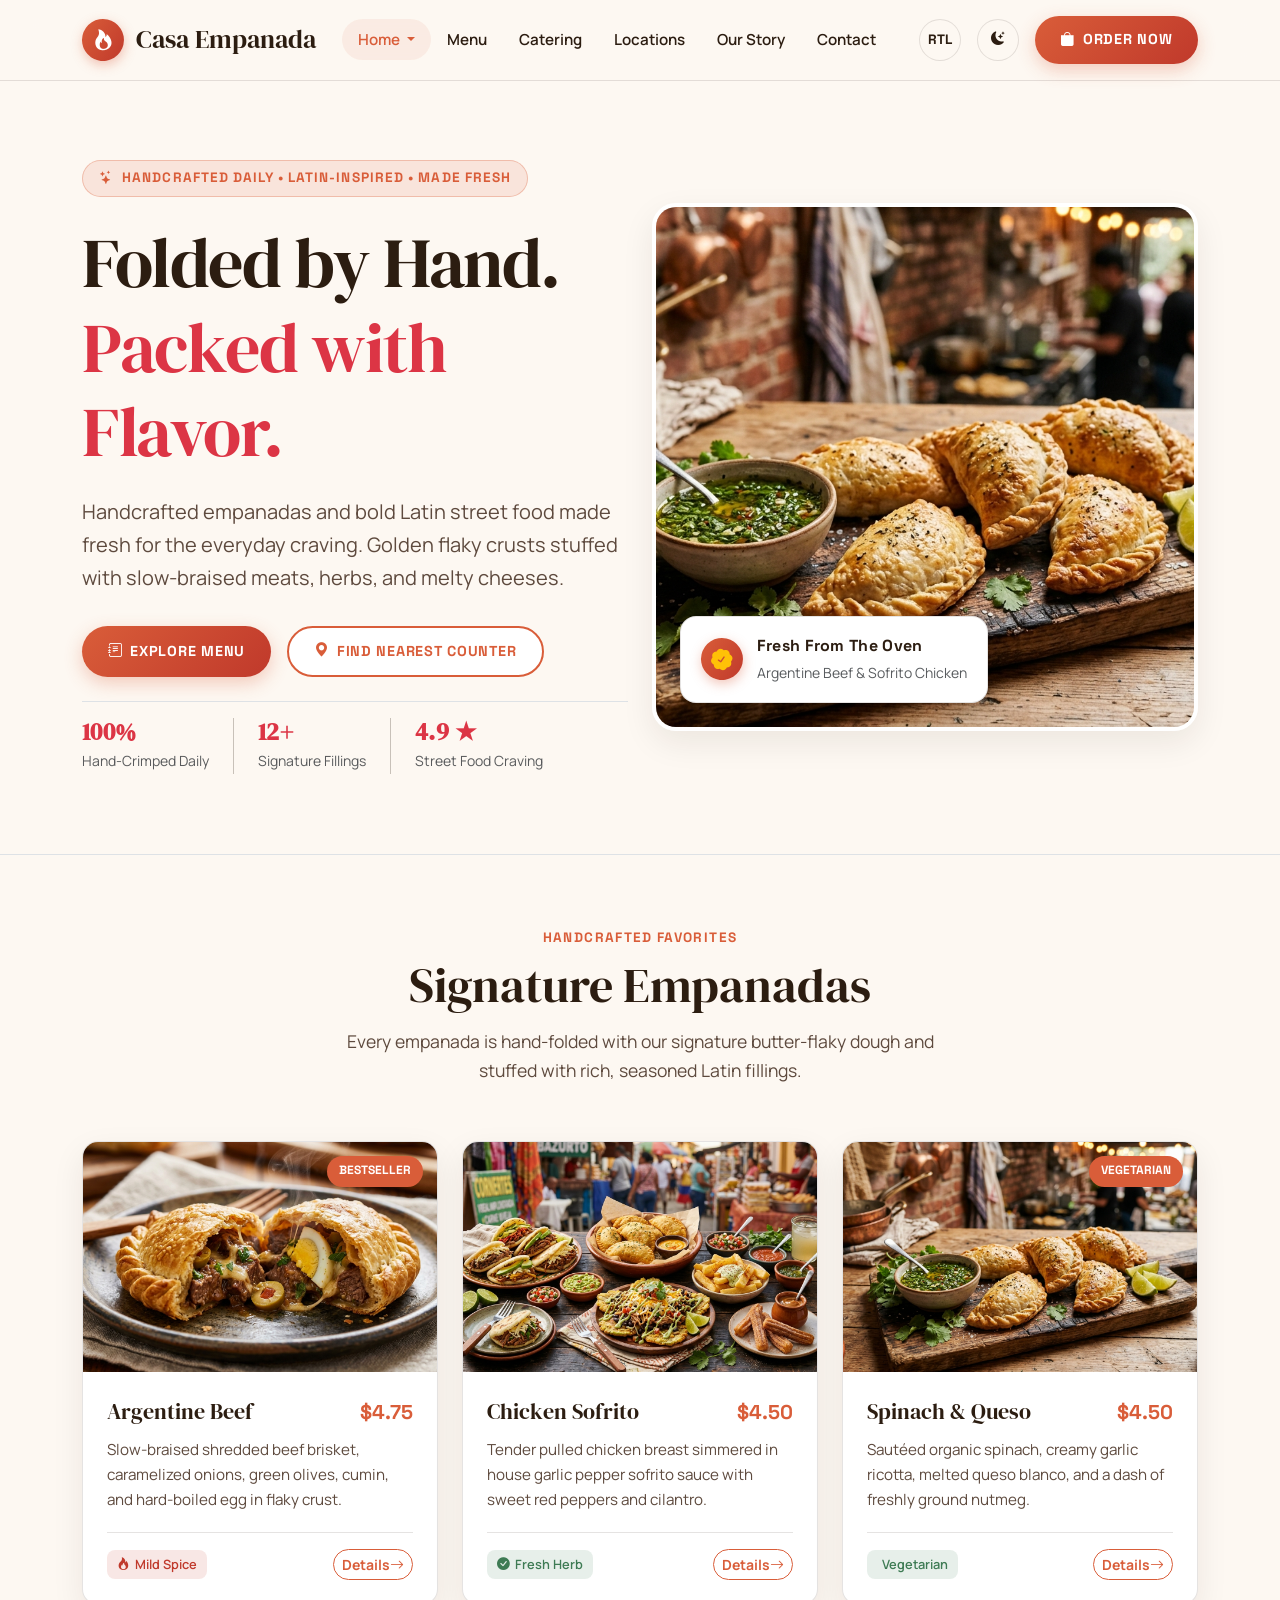
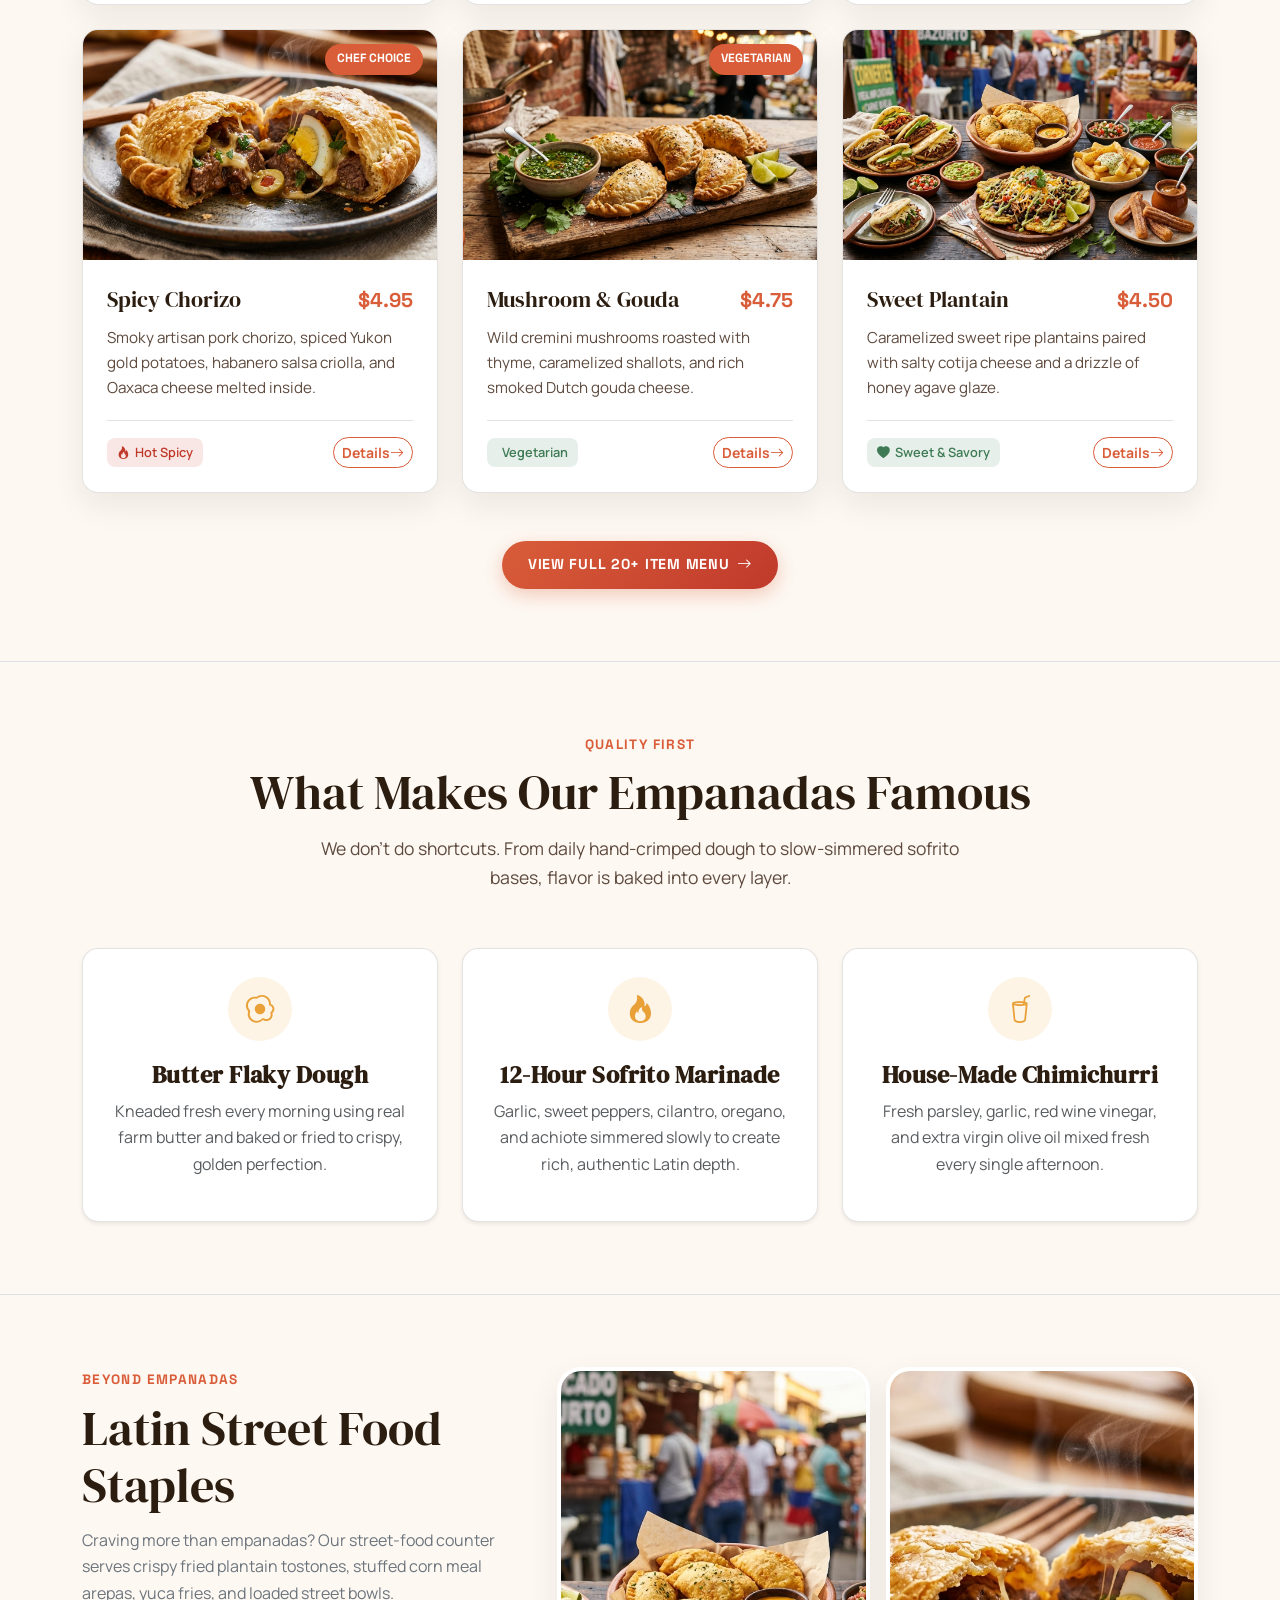
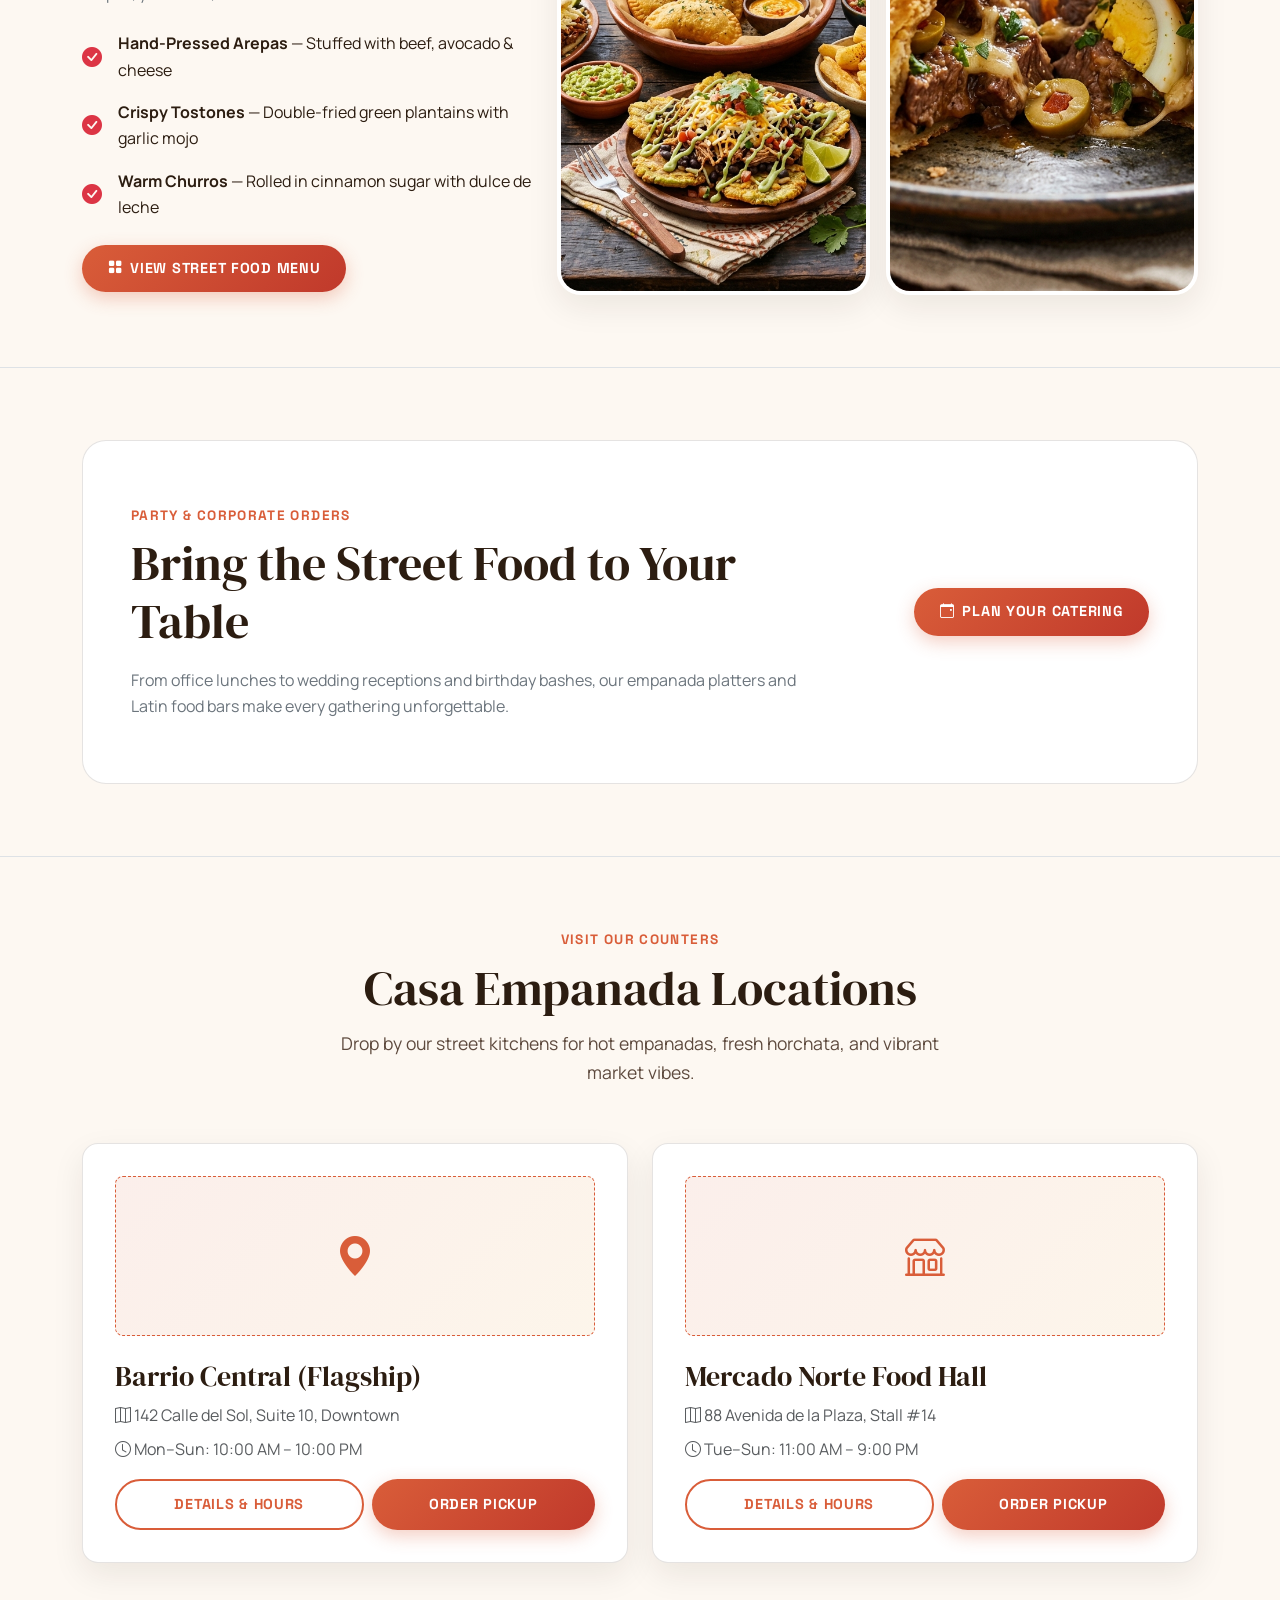
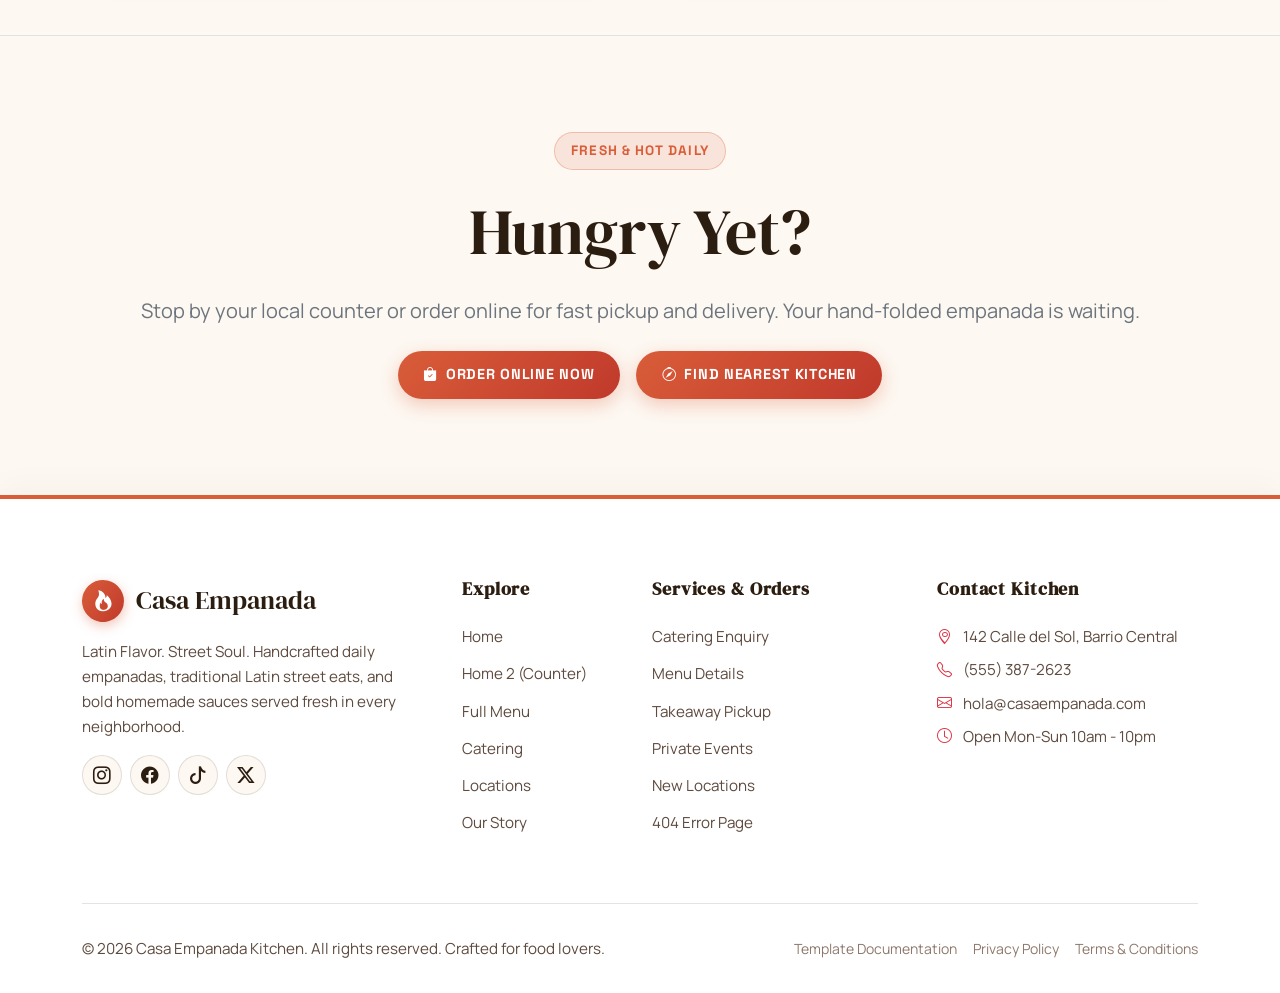
==== commit 05f15058: "Your commit message" ====
--- a/index.html
+++ b/index.html
@@ -354,12 +354,12 @@
 
         <div class="col-lg-7">
           <div class="row g-3">
-            <div class="col-6">
+            <div class="col-12 col-sm-6">
               <div class="hero-image-wrapper">
                 <img src="assets/images/street-food/street-food-spread.jpg" alt="Latin Street Food Spread">
               </div>
             </div>
-            <div class="col-6">
+            <div class="col-12 col-sm-6">
               <div class="hero-image-wrapper">
                 <img src="assets/images/empanadas/empanada-cut-beef.jpg" alt="Delicious Street Food Item">
               </div>
@@ -389,7 +389,7 @@
   </section>
 
   <!-- ==================== LOCATIONS PREVIEW ==================== -->
-  <section class="py-5 border-top border-bottom border-opacity-10">
+  <section class="py-5 border-top border-bottom border-opacity-10 home-locations-preview">
     <div class="container py-4">
       <div class="section-header text-center">
         <span class="section-tag">Visit Our Counters</span>
@@ -439,7 +439,7 @@
       <span class="hero-badge bg-danger text-white border-0">Fresh &amp; Hot Daily</span>
       <h2 class="display-3 font-heading mb-4">Hungry Yet?</h2>
       <p class="fs-5 text-secondary max-width-600 mx-auto mb-4">Stop by your local counter or order online for fast pickup and delivery. Your hand-folded empanada is waiting.</p>
-      <div class="d-flex justify-content-center gap-3 flex-wrap">
+      <div class="cta-btn-group d-flex justify-content-center gap-3 flex-wrap">
         <a href="menu.html" class="btn-casa-primary btn-lg"><i class="bi bi-bag-check-fill"></i> Order Online Now</a>
         <a href="locations.html" class="btn-casa-yellow btn-lg"><i class="bi bi-compass"></i> Find Nearest Kitchen</a>
       </div>
--- a/assets/css/style.css
+++ b/assets/css/style.css
@@ -268,11 +268,15 @@
   color: var(--text-primary) !important;
 }
 
-h1, h2, h3, h4, h5, h6, .font-heading {
-  font-family: var(--font-heading);
+h1, h2, h3, h4, h5, h6,
+.font-heading,
+.section-title,
+.hero-title,
+.food-card-title,
+.display-1, .display-2, .display-3, .display-4, .display-5, .display-6 {
+  font-family: var(--font-heading) !important;
   color: var(--text-primary);
   line-height: 1.2;
-  font-weight: 400;
 }
 
 .font-accent {
@@ -429,9 +433,10 @@
   transform: translateY(-2px);
 }
 
-/* Navbar Actions Buttons */
-.btn-casa-primary {
-  background: linear-gradient(135deg, var(--accent-primary), var(--accent-secondary));
+/* Navbar Actions Buttons & Primary Brand Styling */
+.btn-casa-primary,
+.btn-casa-yellow {
+  background: linear-gradient(135deg, var(--accent-primary), var(--accent-secondary)) !important;
   color: #FFFFFF !important;
   font-family: var(--font-accent);
   font-weight: 700;
@@ -440,23 +445,25 @@
   letter-spacing: 0.05em;
   padding: 0.75rem 1.6rem;
   border-radius: var(--radius-pill);
-  border: none;
-  box-shadow: 0 6px 18px rgba(217, 93, 57, 0.3);
+  border: none !important;
+  box-shadow: 0 6px 18px rgba(217, 93, 57, 0.3) !important;
   display: inline-flex;
   align-items: center;
   gap: 0.5rem;
   transition: all var(--transition-normal);
 }
 
-.btn-casa-primary:hover {
+.btn-casa-primary:hover,
+.btn-casa-yellow:hover {
+  background: linear-gradient(135deg, var(--accent-secondary), var(--accent-primary)) !important;
   transform: translateY(-2px);
-  box-shadow: 0 10px 24px rgba(217, 93, 57, 0.45);
+  box-shadow: 0 10px 24px rgba(217, 93, 57, 0.45) !important;
   color: #FFFFFF !important;
 }
 
 .btn-casa-secondary {
-  background: var(--bg-secondary);
-  color: var(--text-primary) !important;
+  background: var(--bg-surface) !important;
+  color: var(--accent-primary) !important;
   font-family: var(--font-accent);
   font-weight: 700;
   font-size: 0.9rem;
@@ -464,7 +471,7 @@
   letter-spacing: 0.05em;
   padding: 0.75rem 1.6rem;
   border-radius: var(--radius-pill);
-  border: 1px solid var(--border-color);
+  border: 2px solid var(--accent-primary) !important;
   display: inline-flex;
   align-items: center;
   gap: 0.5rem;
@@ -472,33 +479,24 @@
 }
 
 .btn-casa-secondary:hover {
-  background: var(--text-primary);
-  color: var(--bg-primary) !important;
+  background: var(--accent-primary) !important;
+  color: #FFFFFF !important;
+  border-color: var(--accent-primary) !important;
   transform: translateY(-2px);
-}
-
-.btn-casa-yellow {
-  background: var(--accent-yellow);
-  color: #1E150F !important;
-  font-family: var(--font-accent);
-  font-weight: 700;
-  font-size: 0.9rem;
-  text-transform: uppercase;
-  letter-spacing: 0.05em;
-  padding: 0.75rem 1.6rem;
-  border-radius: var(--radius-pill);
-  border: none;
-  display: inline-flex;
-  align-items: center;
-  gap: 0.5rem;
-  transition: all var(--transition-normal);
-}
-
-.btn-casa-yellow:hover {
-  background: #f09520;
-  color: #1E150F !important;
-  transform: translateY(-2px);
-  box-shadow: 0 8px 20px rgba(233, 160, 54, 0.4);
+  box-shadow: 0 8px 20px rgba(217, 93, 57, 0.3) !important;
+}
+
+.btn-outline-danger,
+.btn-outline-primary {
+  color: var(--accent-primary) !important;
+  border-color: var(--accent-primary) !important;
+}
+
+.btn-outline-danger:hover,
+.btn-outline-primary:hover {
+  background-color: var(--accent-primary) !important;
+  color: #FFFFFF !important;
+  border-color: var(--accent-primary) !important;
 }
 
 /* --------------------------------------------------------------------------
@@ -510,12 +508,15 @@
   overflow: hidden;
 }
 
-.hero-badge {
+.hero-badge,
+span.hero-badge,
+.hero-badge.bg-danger,
+.hero-badge.bg-warning {
   display: inline-flex;
   align-items: center;
   gap: 0.5rem;
-  background: rgba(217, 93, 57, 0.12);
-  color: var(--accent-primary);
+  background: rgba(217, 93, 57, 0.12) !important;
+  color: var(--accent-primary) !important;
   font-family: var(--font-accent);
   font-weight: 700;
   font-size: 0.85rem;
@@ -523,7 +524,7 @@
   letter-spacing: 0.08em;
   padding: 0.4rem 1rem;
   border-radius: var(--radius-pill);
-  border: 1px solid rgba(217, 93, 57, 0.25);
+  border: 1px solid rgba(217, 93, 57, 0.3) !important;
   margin-bottom: 1.5rem;
 }
 
@@ -538,6 +539,12 @@
   color: var(--text-secondary);
   max-width: 600px;
   margin-bottom: 2rem;
+}
+
+.hero-btn-group {
+  display: flex;
+  flex-wrap: wrap;
+  gap: 1rem;
 }
 
 .hero-image-wrapper {
@@ -582,15 +589,37 @@
   margin-bottom: 3.5rem;
 }
 
-.section-tag {
+.section-tag,
+span.section-tag,
+.section-tag.text-warning,
+.section-tag.text-danger,
+.section-tag.text-primary {
   font-family: var(--font-accent);
   font-weight: 700;
   font-size: 0.85rem;
   text-transform: uppercase;
   letter-spacing: 0.1em;
-  color: var(--accent-primary);
+  color: var(--accent-primary) !important;
   margin-bottom: 0.5rem;
   display: block;
+}
+
+.food-card-badge,
+span.food-card-badge,
+.food-card-badge.bg-warning,
+.food-card-badge.bg-success,
+.food-card-badge.bg-info {
+  position: absolute;
+  top: 14px;
+  right: 14px;
+  background: var(--accent-primary) !important;
+  color: #FFFFFF !important;
+  font-family: var(--font-accent);
+  font-weight: 700;
+  font-size: 0.75rem;
+  text-transform: uppercase;
+  padding: 0.35rem 0.75rem;
+  border-radius: var(--radius-pill);
 }
 
 .section-title {
@@ -893,7 +922,7 @@
 }
 
 .form-control-casa {
-  background: var(--bg-surface);
+  background-color: var(--bg-surface);
   border: 1px solid var(--border-color);
   color: var(--text-primary);
   border-radius: var(--radius-sm);
@@ -902,8 +931,38 @@
   transition: all var(--transition-fast);
 }
 
+select.form-select.form-control-casa,
+select.form-control-casa,
+.form-select {
+  background-image: url("data:image/svg+xml,%3csvg xmlns='http://www.w3.org/2000/svg' viewBox='0 0 16 16'%3e%3cpath fill='none' stroke='%23d95d39' stroke-linecap='round' stroke-linejoin='round' stroke-width='2' d='m2 5 6 6 6-6'/%3e%3c/svg%3e") !important;
+  background-repeat: no-repeat !important;
+  background-position: right 0.85rem center !important;
+  background-size: 16px 12px !important;
+  padding-right: 2.5rem !important;
+  appearance: none;
+  -webkit-appearance: none;
+  -moz-appearance: none;
+}
+
+.map-overlay-card {
+  background-color: var(--bg-surface) !important;
+  color: var(--text-primary) !important;
+  border: 1px solid var(--border-color) !important;
+  box-shadow: 0 10px 25px rgba(0, 0, 0, 0.25) !important;
+}
+.map-overlay-card strong,
+.map-overlay-card .font-heading {
+  color: var(--text-primary) !important;
+  font-weight: 700 !important;
+}
+.map-overlay-card small,
+.map-overlay-card .text-muted {
+  color: var(--text-secondary) !important;
+  font-weight: 600 !important;
+}
+
 .form-control-casa:focus {
-  background: var(--bg-surface);
+  background-color: var(--bg-surface);
   color: var(--text-primary);
   border-color: var(--accent-primary);
   box-shadow: 0 0 0 3px rgba(217, 93, 57, 0.2);
@@ -1091,6 +1150,84 @@
   }
 }
 
+/* Location Finder Grid - 1 card per row alignment on 1024px and 768px views */
+@media (max-width: 1024px) {
+  .locations-grid-section .col-12,
+  .locations-grid-section .col-lg-4,
+  .locations-grid-section .col-md-6,
+  .locations-grid-section .reveal-element {
+    flex: 0 0 100% !important;
+    max-width: 100% !important;
+    width: 100% !important;
+  }
+}
+
+/* Social Craving Section - 3 cards in one row alignment at 1024px view */
+@media (min-width: 768px) and (max-width: 1024px) {
+  .social-craving-section .col-xl-2,
+  .social-craving-section .col-lg-4,
+  .social-craving-section .col-md-4,
+  .social-craving-section .col-6 {
+    flex: 0 0 33.333333% !important;
+    max-width: 33.333333% !important;
+    width: 33.333333% !important;
+  }
+}
+
+/* Sauce & Dip Bar Section - 2 cards in one row alignment at 768px and 1024px views */
+@media (min-width: 768px) and (max-width: 1024px) {
+  .sauce-dip-section .col-xl-3,
+  .sauce-dip-section .col-md-6,
+  .sauce-dip-section .col-md-3,
+  .sauce-dip-section .col-6 {
+    flex: 0 0 50% !important;
+    max-width: 50% !important;
+    width: 50% !important;
+  }
+}
+
+@media (max-width: 1024px) {
+  .hero-btn-group {
+    flex-direction: column;
+    width: 100%;
+  }
+  .home-locations-preview .col-md-6,
+  .home-locations-preview .col-12,
+  .home-locations-preview .reveal-element {
+    flex: 0 0 100% !important;
+    max-width: 100% !important;
+    width: 100% !important;
+  }
+  .hero-btn-group > a,
+  .hero-btn-group > button,
+  .hero-btn-group > .btn,
+  .hero-btn-group .btn-casa-primary,
+  .hero-btn-group .btn-casa-secondary,
+  .hero-btn-group .btn-casa-yellow {
+    width: 100%;
+    flex: 1 1 100%;
+    justify-content: center;
+    text-align: center;
+  }
+}
+
+@media (max-width: 767.98px) {
+  .cta-btn-group {
+    flex-direction: column;
+    width: 100%;
+  }
+  .cta-btn-group > a,
+  .cta-btn-group > button,
+  .cta-btn-group > .btn,
+  .cta-btn-group .btn-casa-primary,
+  .cta-btn-group .btn-casa-secondary,
+  .cta-btn-group .btn-casa-yellow {
+    width: 100%;
+    justify-content: center;
+    text-align: center;
+  }
+}
+
 @media (max-width: 575.98px) {
   .hero-title {
     font-size: 2.4rem;
@@ -1112,8 +1249,19 @@
   text-align: right;
 }
 
-[dir="rtl"] body {
-  text-align: right;
+[dir="rtl"] body,
+[dir="rtl"] p,
+[dir="rtl"] h1, [dir="rtl"] h2, [dir="rtl"] h3, [dir="rtl"] h4, [dir="rtl"] h5, [dir="rtl"] h6,
+[dir="rtl"] .section-title,
+[dir="rtl"] .section-tag,
+[dir="rtl"] .hero-lead,
+[dir="rtl"] .food-card,
+[dir="rtl"] .location-card,
+[dir="rtl"] .editorial-story-section,
+[dir="rtl"] .editorial-story-section p,
+[dir="rtl"] .story-content-col,
+[dir="rtl"] .story-stat-box {
+  text-align: right !important;
 }
 
 [dir="rtl"] .dropdown-menu-casa {
@@ -1166,5 +1314,23 @@
 }
 
 [dir="rtl"] .text-lg-end, [dir="rtl"] .text-md-end {
-  text-align: right !important;
-}
+  text-align: left !important;
+}
+
+[dir="rtl"] .ps-lg-5 {
+  padding-left: 0 !important;
+  padding-right: 3rem !important;
+}
+
+[dir="rtl"] .ps-3 {
+  padding-left: 0 !important;
+  padding-right: 1rem !important;
+}
+
+[dir="rtl"] select.form-select.form-control-casa,
+[dir="rtl"] select.form-control-casa,
+[dir="rtl"] .form-select {
+  background-position: left 0.85rem center !important;
+  padding-right: 1rem !important;
+  padding-left: 2.5rem !important;
+}
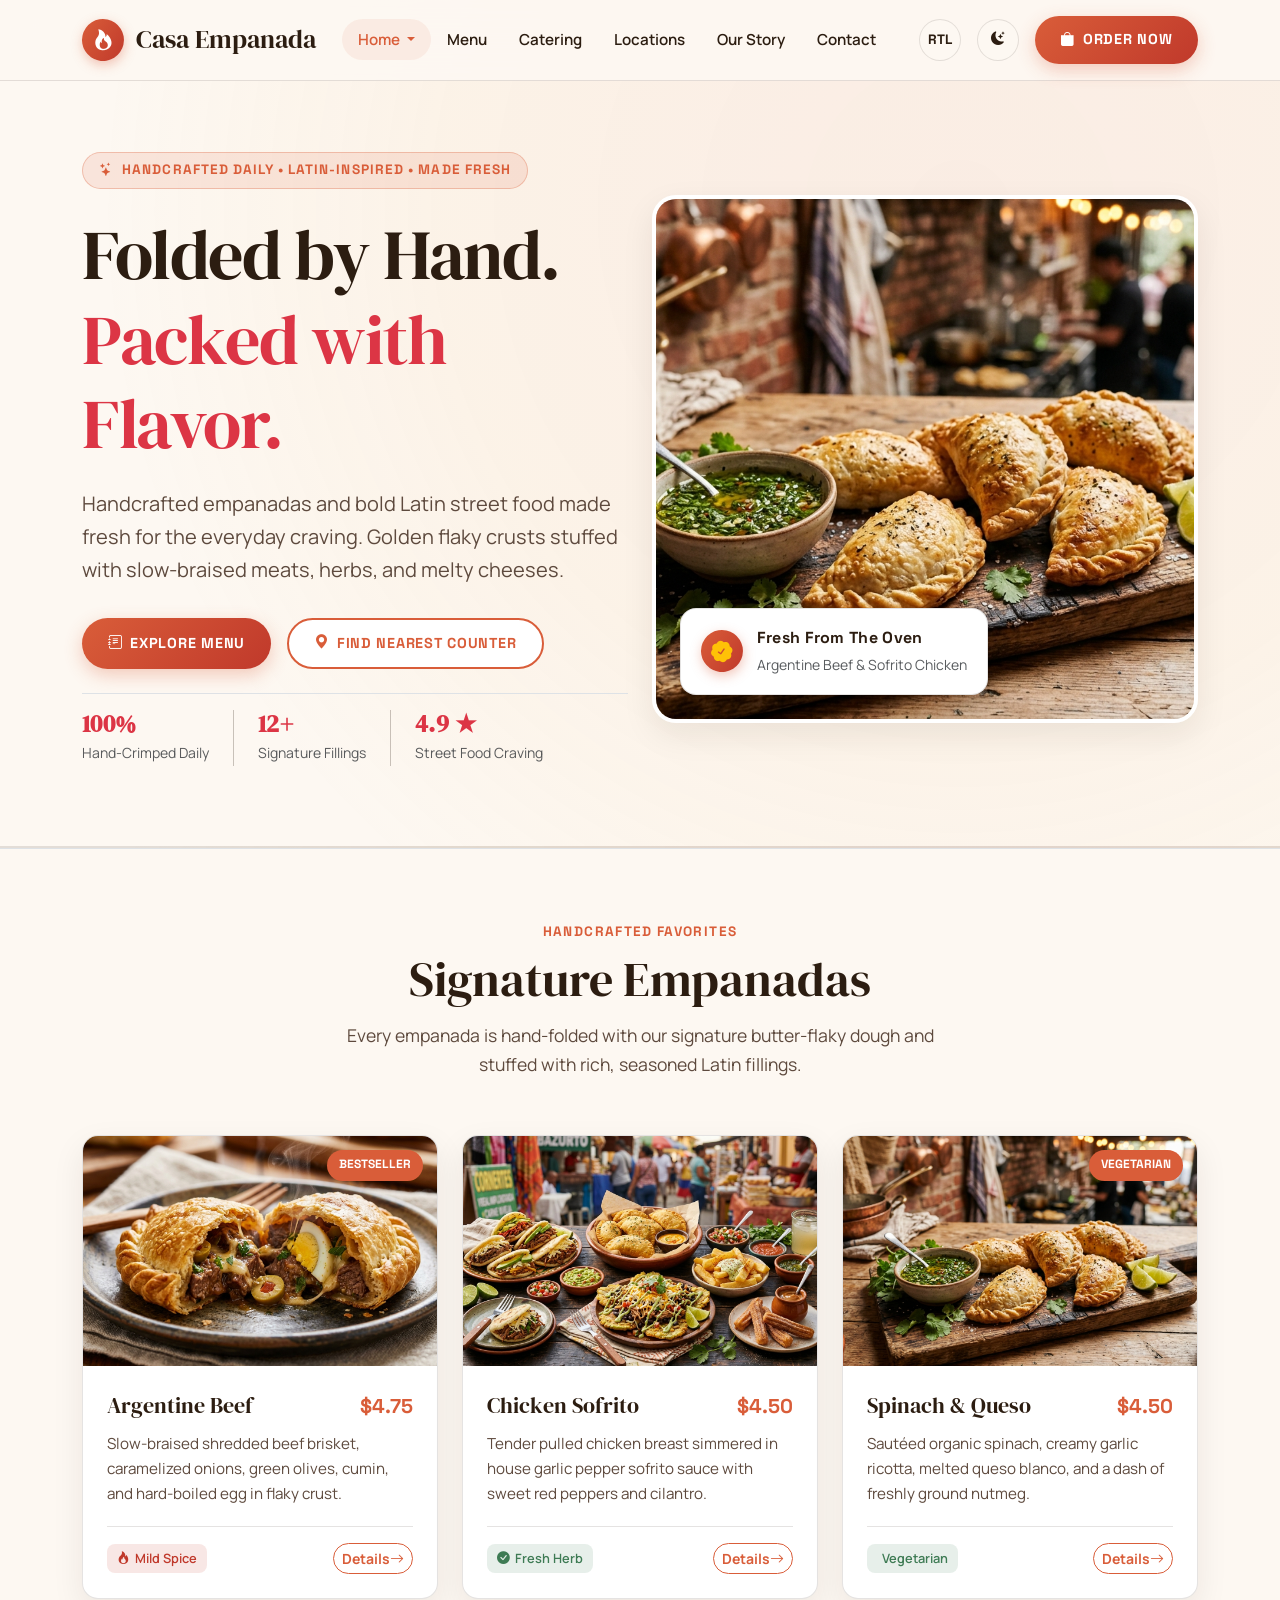
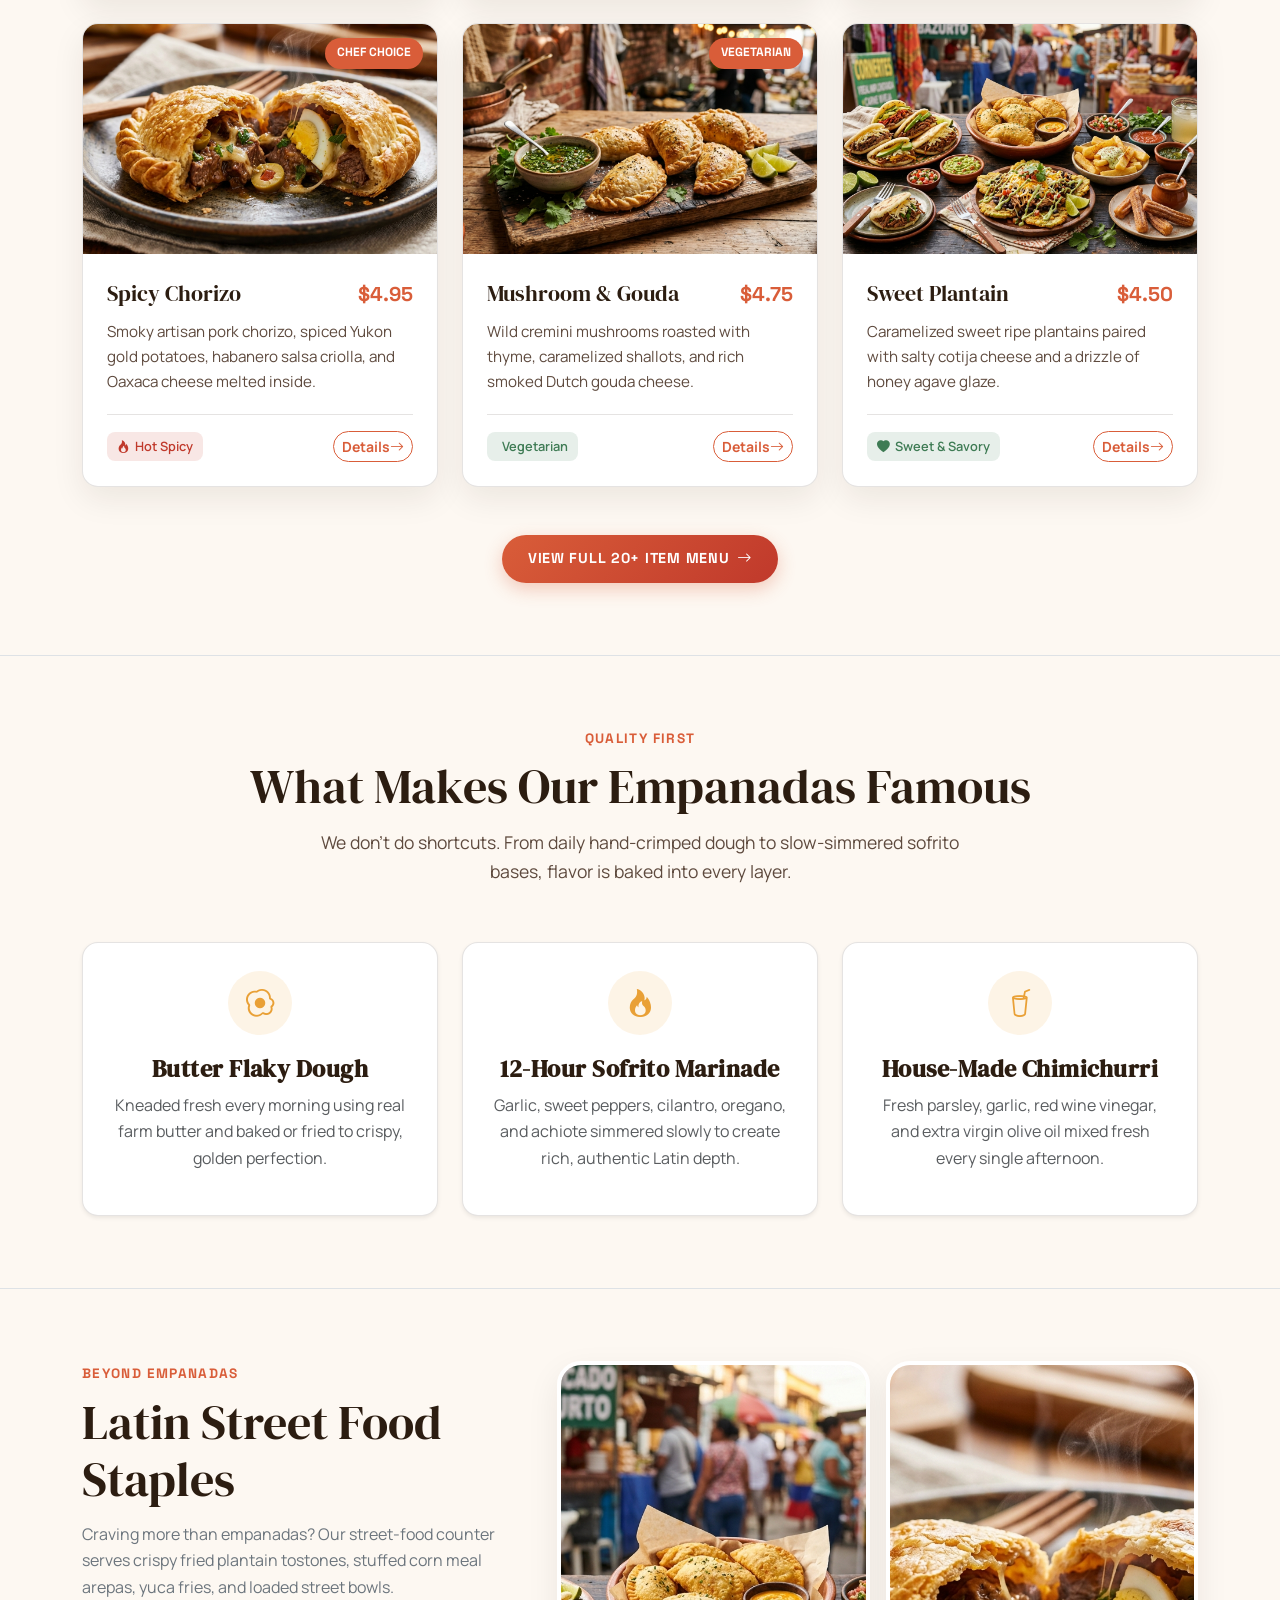
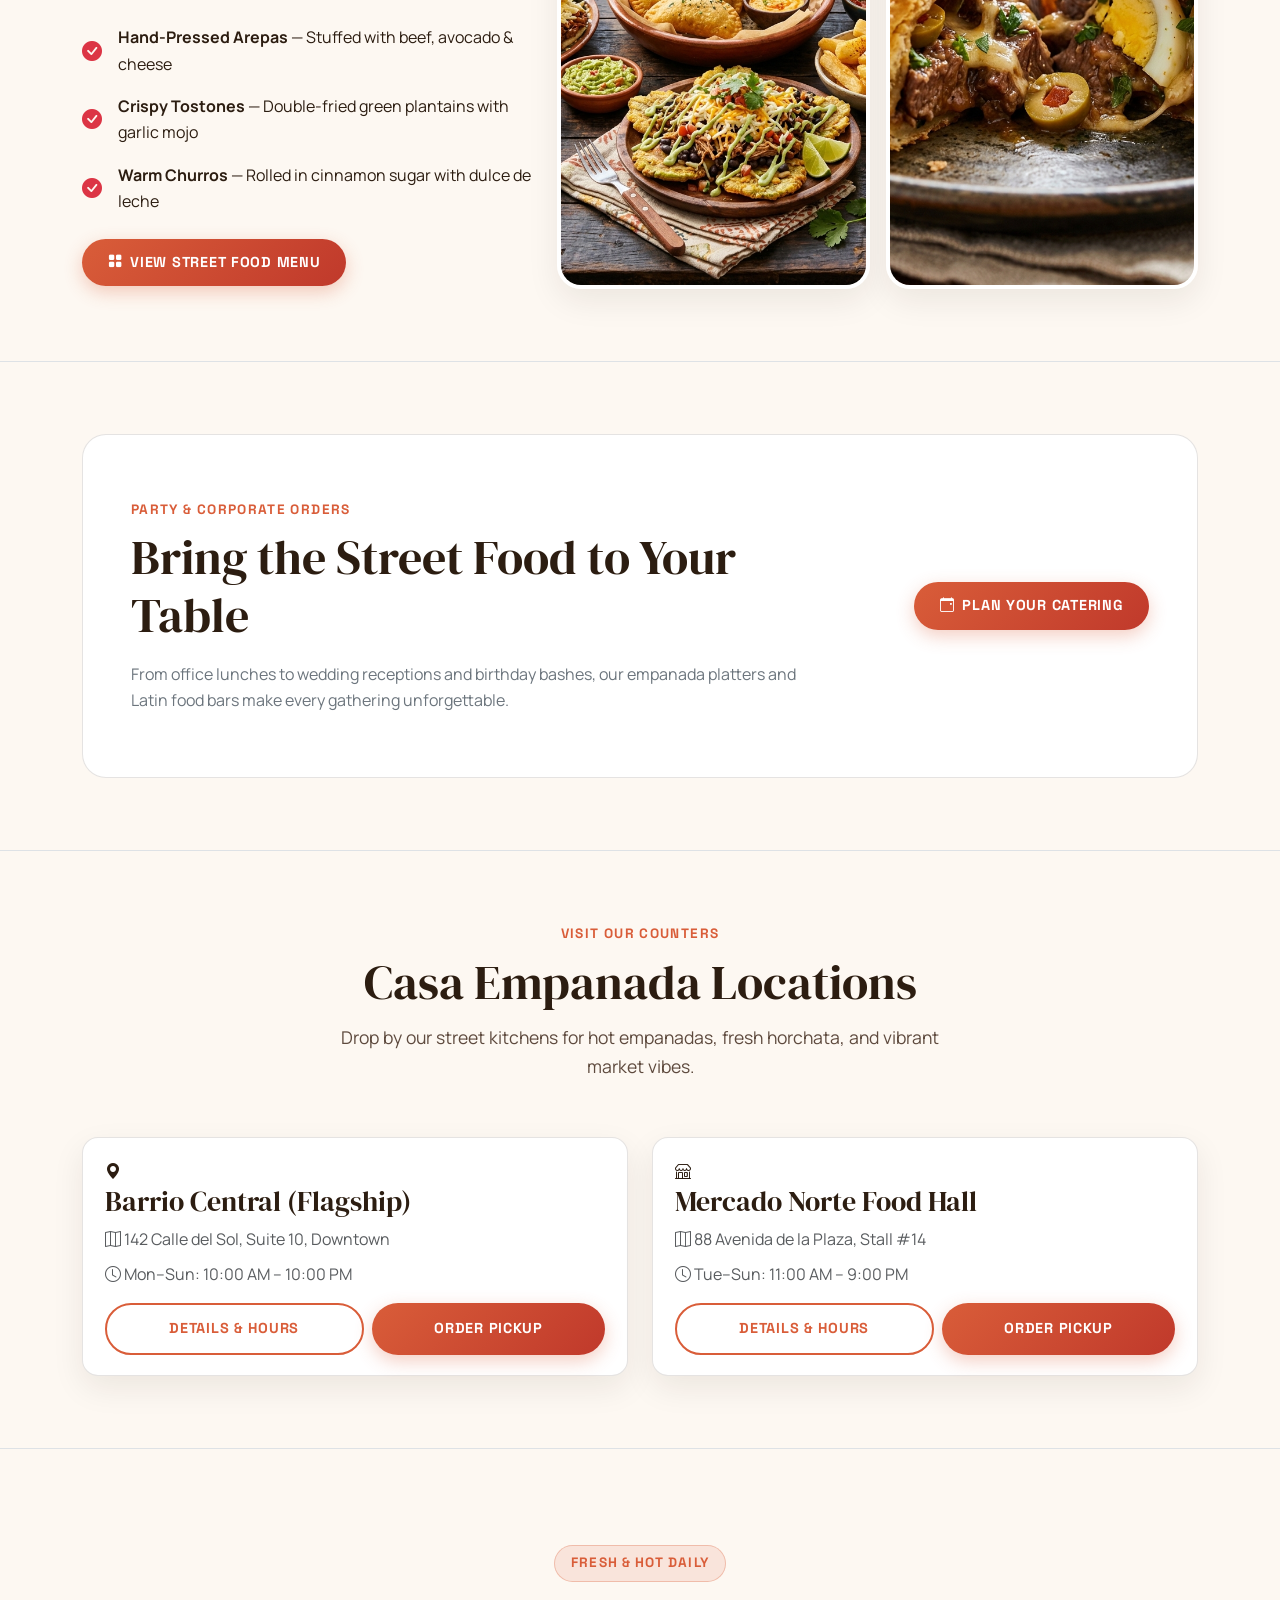
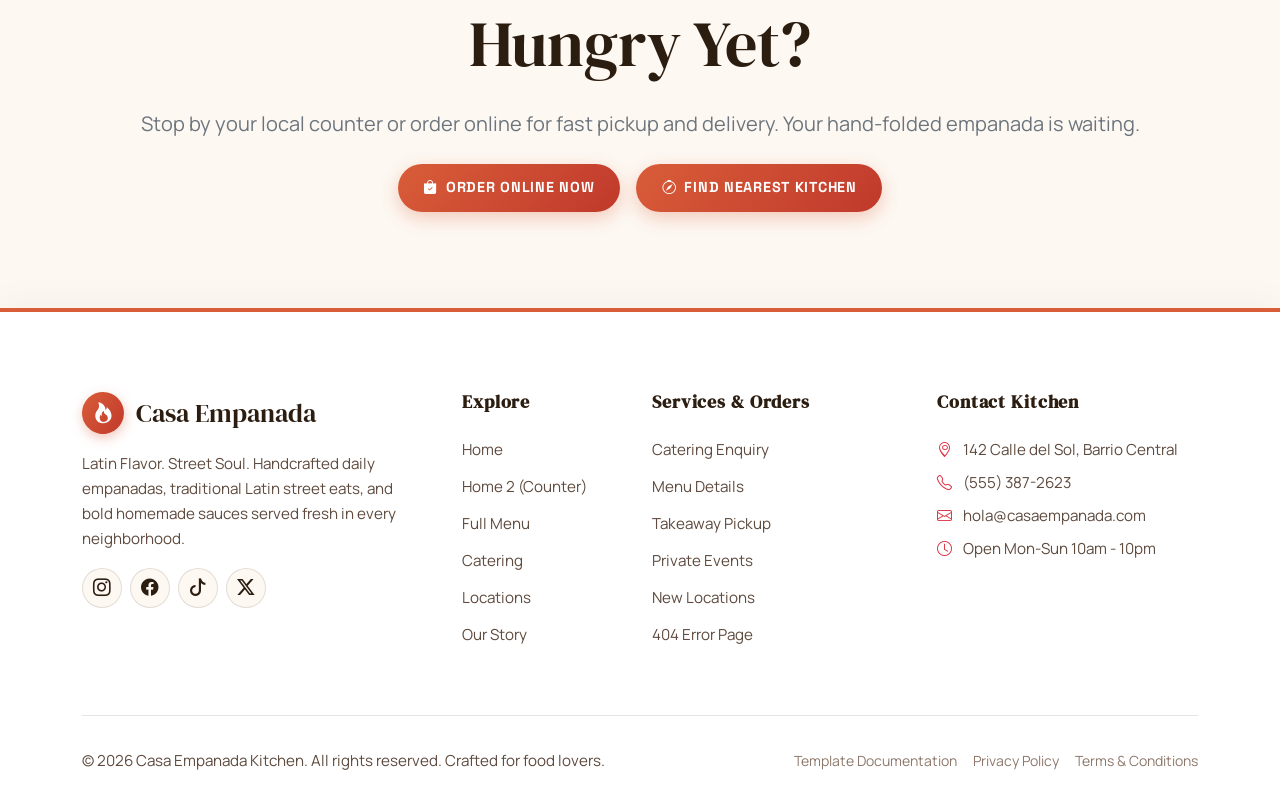
==== commit 12fed0c1: "Your commit message" ====
--- a/index.html
+++ b/index.html
@@ -94,7 +94,7 @@
   </nav>
 
   <!-- ==================== HERO SECTION ==================== -->
-  <section class="hero-section">
+  <section class="hero-section home-1-hero">
     <div class="container">
       <div class="row align-items-center gy-5">
         <div class="col-lg-6">
--- a/assets/css/style.css
+++ b/assets/css/style.css
@@ -500,14 +500,294 @@
 }
 
 /* --------------------------------------------------------------------------
-   4. Hero Sections
+   4. Hero Sections — Comprehensive System with Consistent Heights & Separation
    -------------------------------------------------------------------------- */
 .hero-section {
-  padding: 10rem 0 5rem 0;
+  padding: 9.5rem 0 5rem 0;
   position: relative;
   overflow: hidden;
 }
 
+/* Home 1 Hero Distinction */
+.home-1-hero {
+  min-height: 580px;
+  display: flex;
+  align-items: center;
+  background: radial-gradient(circle at 75% 25%, rgba(217, 93, 57, 0.08) 0%, rgba(233, 160, 54, 0.06) 45%, transparent 75%);
+  border-bottom: 2px solid var(--border-color);
+}
+
+[data-theme="dark"] .home-1-hero {
+  background: radial-gradient(circle at 75% 25%, rgba(229, 110, 75, 0.12) 0%, rgba(240, 174, 72, 0.08) 45%, transparent 75%);
+}
+
+/* Details Pages Hero (Location & Menu Details) */
+.details-hero {
+  min-height: 560px;
+  display: flex;
+  align-items: center;
+  background: radial-gradient(circle at 85% 20%, rgba(217, 93, 57, 0.08) 0%, rgba(233, 160, 54, 0.05) 50%, transparent 75%);
+  border-bottom: 2px solid var(--border-color);
+}
+
+[data-theme="dark"] .details-hero {
+  background: radial-gradient(circle at 85% 20%, rgba(229, 110, 75, 0.12) 0%, rgba(240, 174, 72, 0.08) 50%, transparent 75%);
+}
+
+/* Home 2 Distinct Hero: The Empanada Live Counter Experience */
+.home-2-hero {
+  min-height: 600px;
+  padding: 8.5rem 0 4.5rem 0;
+  position: relative;
+  display: flex;
+  align-items: center;
+  background: linear-gradient(135deg, #1A110A 0%, #29180E 50%, #150D07 100%);
+  color: #FDF8F2;
+  border-bottom: 4px solid var(--accent-yellow);
+  box-shadow: 0 15px 35px rgba(0, 0, 0, 0.35);
+  overflow: hidden;
+}
+
+.home-2-hero::before {
+  content: '';
+  position: absolute;
+  top: 0;
+  left: 0;
+  right: 0;
+  bottom: 0;
+  background: radial-gradient(circle at 20% 40%, rgba(233, 160, 54, 0.14) 0%, transparent 60%);
+  pointer-events: none;
+}
+
+.home-2-hero .hero-title {
+  color: #FFFFFF !important;
+}
+
+.home-2-hero .hero-lead {
+  color: rgba(253, 248, 242, 0.9) !important;
+}
+
+.counter-live-pill {
+  display: inline-flex;
+  align-items: center;
+  gap: 0.6rem;
+  background: rgba(233, 160, 54, 0.18);
+  border: 1px solid rgba(233, 160, 54, 0.45);
+  color: var(--accent-yellow);
+  font-family: var(--font-accent);
+  font-weight: 700;
+  font-size: 0.82rem;
+  text-transform: uppercase;
+  letter-spacing: 0.08em;
+  padding: 0.4rem 1.1rem;
+  border-radius: var(--radius-pill);
+  margin-bottom: 1.25rem;
+}
+
+.counter-pulse-dot {
+  width: 9px;
+  height: 9px;
+  background-color: #2ECC71;
+  border-radius: 50%;
+  box-shadow: 0 0 0 0 rgba(46, 204, 113, 0.7);
+  animation: pulseGreen 2s infinite;
+}
+
+@keyframes pulseGreen {
+  0% { transform: scale(0.95); box-shadow: 0 0 0 0 rgba(46, 204, 113, 0.7); }
+  70% { transform: scale(1); box-shadow: 0 0 0 8px rgba(46, 204, 113, 0); }
+  100% { transform: scale(0.95); box-shadow: 0 0 0 0 rgba(46, 204, 113, 0); }
+}
+
+.counter-batch-widget {
+  background: rgba(255, 255, 255, 0.06);
+  border: 1px solid rgba(255, 255, 255, 0.14);
+  border-radius: var(--radius-md);
+  padding: 1.15rem 1.25rem;
+  margin-top: 1.5rem;
+  backdrop-filter: blur(12px);
+  -webkit-backdrop-filter: blur(12px);
+}
+
+.counter-batch-row {
+  display: flex;
+  align-items: center;
+  justify-content: space-between;
+  padding: 0.55rem 0.8rem;
+  border-radius: var(--radius-sm);
+  background: rgba(0, 0, 0, 0.3);
+  margin-bottom: 0.5rem;
+  font-size: 0.86rem;
+}
+
+.counter-batch-row:last-child {
+  margin-bottom: 0;
+}
+
+.counter-showcase-card {
+  position: relative;
+  border-radius: var(--radius-lg);
+  overflow: hidden;
+  border: 3px solid rgba(233, 160, 54, 0.35);
+  box-shadow: 0 25px 50px rgba(0, 0, 0, 0.5);
+}
+
+.counter-showcase-card img {
+  width: 100%;
+  height: 480px;
+  object-fit: cover;
+  display: block;
+  transition: transform 0.6s ease;
+}
+
+.counter-showcase-card:hover img {
+  transform: scale(1.03);
+}
+
+.counter-badge-float {
+  position: absolute;
+  top: 20px;
+  right: 20px;
+  background: rgba(18, 11, 7, 0.9);
+  border: 1px solid rgba(233, 160, 54, 0.5);
+  color: #FFFFFF;
+  padding: 0.5rem 1.1rem;
+  border-radius: var(--radius-pill);
+  font-size: 0.8rem;
+  font-weight: 700;
+  font-family: var(--font-accent);
+  backdrop-filter: blur(10px);
+  box-shadow: 0 8px 24px rgba(0,0,0,0.4);
+}
+
+.counter-ticker-bar {
+  background: rgba(0, 0, 0, 0.45);
+  border: 1px solid rgba(255, 255, 255, 0.1);
+  border-radius: var(--radius-pill);
+  padding: 0.6rem 1.25rem;
+  display: flex;
+  align-items: center;
+  gap: 1.5rem;
+  font-size: 0.82rem;
+  font-family: var(--font-accent);
+  margin-top: 1.25rem;
+}
+
+/* ==========================================================================
+   UNIFIED INNER PAGE HERO SYSTEM (Consistent Height & Visual Separation)
+   ========================================================================== */
+.page-hero {
+  min-height: 440px;
+  padding: 9.5rem 0 4.5rem 0;
+  position: relative;
+  display: flex;
+  align-items: center;
+  justify-content: center;
+  background-size: cover;
+  background-position: center center;
+  background-repeat: no-repeat;
+  color: #FFFFFF;
+  border-bottom: 4px solid var(--accent-primary);
+  box-shadow: 0 12px 36px rgba(0, 0, 0, 0.2);
+  overflow: hidden;
+}
+
+/* Atmospheric Scrim Overlay for Crystal-Clear Readability */
+.page-hero::before {
+  content: '';
+  position: absolute;
+  top: 0;
+  left: 0;
+  right: 0;
+  bottom: 0;
+  background: linear-gradient(180deg, rgba(16, 10, 6, 0.80) 0%, rgba(26, 15, 9, 0.88) 100%);
+  backdrop-filter: blur(1.5px);
+  -webkit-backdrop-filter: blur(1.5px);
+  z-index: 1;
+}
+
+/* High Contrast Accent Bottom Trim */
+.page-hero::after {
+  content: '';
+  position: absolute;
+  bottom: 0;
+  left: 0;
+  right: 0;
+  height: 4px;
+  background: linear-gradient(90deg, var(--accent-primary) 0%, var(--accent-yellow) 50%, var(--accent-secondary) 100%);
+  z-index: 3;
+}
+
+.page-hero .container {
+  position: relative;
+  z-index: 2;
+}
+
+.page-hero .hero-title {
+  color: #FFFFFF !important;
+  text-shadow: 0 3px 12px rgba(0, 0, 0, 0.5);
+}
+
+.page-hero .hero-lead {
+  color: rgba(253, 248, 242, 0.94) !important;
+  text-shadow: 0 1px 8px rgba(0, 0, 0, 0.4);
+}
+
+.page-hero .hero-badge {
+  background: rgba(217, 93, 57, 0.32) !important;
+  border: 1px solid rgba(255, 255, 255, 0.35) !important;
+  color: #FFFFFF !important;
+  backdrop-filter: blur(8px);
+  box-shadow: 0 6px 18px rgba(0, 0, 0, 0.25);
+}
+
+.page-hero .category-filter-nav {
+  position: relative;
+  z-index: 2;
+}
+
+/* Page Hero Themed Background Image Variants */
+.page-hero.hero-menu {
+  background-image: url('../images/menu/menu-hero.jpg');
+}
+
+.page-hero.hero-catering {
+  background-image: url('../images/catering/catering-hero.jpg');
+}
+
+.page-hero.hero-locations {
+  background-image: url('../images/locations/locations-hero.jpg');
+}
+
+.page-hero.hero-story {
+  background-image: url('../images/story/story-heritage-process.jpg');
+}
+
+.page-hero.hero-contact {
+  background-image: url('../images/locations/locations-hero.jpg');
+}
+
+.page-hero.hero-catering-order {
+  background-image: url('../images/catering/catering-hero.jpg');
+}
+
+.page-hero.hero-location-details {
+  background-image: url('../images/locations/locations-hero.jpg');
+}
+
+.page-hero.hero-menu-details {
+  background-image: url('../images/menu/menu-hero.jpg');
+}
+
+.page-hero.hero-coming-soon {
+  background-image: url('../images/street-food/street-food-spread.jpg');
+}
+
+.page-hero.hero-404 {
+  background-image: url('../images/street-food/street-food-spread.jpg');
+}
+
+/* Standard Hero Components */
 .hero-badge,
 span.hero-badge,
 .hero-badge.bg-danger,
@@ -882,33 +1162,305 @@
   font-size: 0.95rem;
 }
 
-/* Location Card */
+/* ==========================================================================
+   Compact & Balanced Location Cards (Req 7)
+   ========================================================================== */
 .location-card {
+  background: var(--bg-surface);
+  border-radius: var(--radius-md);
+  border: 1px solid var(--border-color);
+  padding: 1.25rem 1.35rem;
+  box-shadow: var(--card-shadow);
+  transition: all var(--transition-normal);
+  height: 100%;
+  display: flex;
+  flex-direction: column;
+}
+
+.location-card:hover {
+  transform: translateY(-4px);
+  border-color: var(--accent-primary);
+  box-shadow: var(--card-shadow-hover);
+}
+
+.location-card-image-wrap {
+  height: 145px;
+  border-radius: var(--radius-sm);
+  overflow: hidden;
+  margin-bottom: 0.85rem;
+  position: relative;
+  background-color: rgba(44, 29, 17, 0.05);
+}
+
+.location-card-image-wrap img {
+  width: 100%;
+  height: 100%;
+  object-fit: cover;
+  transition: transform 0.4s ease;
+}
+
+.location-card:hover .location-card-image-wrap img {
+  transform: scale(1.04);
+}
+
+.location-card-title {
+  font-size: 1.35rem !important;
+  margin-bottom: 0.35rem !important;
+  font-family: var(--font-heading);
+}
+
+.location-details-list {
+  font-size: 0.85rem;
+  line-height: 1.45;
+  margin-bottom: 0.75rem;
+  color: var(--text-secondary);
+}
+
+.location-details-list p {
+  margin-bottom: 0.25rem;
+}
+
+.location-tag-pill {
+  font-size: 0.72rem;
+  padding: 0.2rem 0.55rem;
+  border-radius: var(--radius-pill);
+  background: var(--bg-surface-elevated);
+  border: 1px solid var(--border-color);
+  color: var(--text-secondary);
+  font-weight: 600;
+}
+
+.location-card-actions {
+  margin-top: auto;
+  padding-top: 0.75rem;
+  display: flex;
+  gap: 0.5rem;
+}
+
+.location-card-actions .btn {
+  padding: 0.45rem 0.85rem !important;
+  font-size: 0.8rem !important;
+  letter-spacing: 0.03em;
+  flex: 1;
+}
+
+/* ==========================================================================
+   Menu Page: Combos & Deals, Final CTA Banner (Req 5)
+   ========================================================================== */
+.combo-card {
+  background: var(--bg-surface);
+  border-radius: var(--radius-md);
+  border: 1px solid var(--border-color);
+  overflow: hidden;
+  box-shadow: var(--card-shadow);
+  transition: all var(--transition-normal);
+  height: 100%;
+  display: flex;
+  flex-direction: column;
+}
+
+.combo-card:hover {
+  transform: translateY(-4px);
+  border-color: var(--accent-primary);
+  box-shadow: var(--card-shadow-hover);
+}
+
+.combo-card.featured-deal {
+  border: 2px solid var(--accent-primary);
+  position: relative;
+}
+
+.combo-card-header {
+  background: linear-gradient(135deg, rgba(217, 93, 57, 0.1), rgba(233, 160, 54, 0.1));
+  padding: 1.25rem 1.5rem;
+  border-bottom: 1px solid var(--border-color);
+}
+
+.combo-card-body {
+  padding: 1.5rem;
+  flex-grow: 1;
+  display: flex;
+  flex-direction: column;
+}
+
+.combo-items-list {
+  list-style: none;
+  padding: 0;
+  margin: 1rem 0 1.5rem 0;
+  flex-grow: 1;
+}
+
+.combo-items-list li {
+  padding: 0.4rem 0;
+  border-bottom: 1px dashed var(--border-color);
+  font-size: 0.9rem;
+  display: flex;
+  align-items: center;
+  gap: 0.6rem;
+}
+
+.final-order-cta-box {
+  background: linear-gradient(135deg, #24160E 0%, #150D08 100%);
+  border-radius: var(--radius-lg);
+  padding: 3.5rem 2.5rem;
+  color: #FDF8F2;
+  border: 1px solid rgba(217, 93, 57, 0.35);
+  box-shadow: var(--card-shadow);
+  position: relative;
+  overflow: hidden;
+}
+
+.final-order-cta-box::before {
+  content: '';
+  position: absolute;
+  top: 0;
+  right: 0;
+  width: 350px;
+  height: 350px;
+  background: radial-gradient(circle, rgba(217, 93, 57, 0.2) 0%, transparent 70%);
+  pointer-events: none;
+}
+
+/* ==========================================================================
+   Catering Page: Menus, Why Choose Us, Gallery, Testimonials (Req 6)
+   ========================================================================== */
+.catering-menu-card {
+  background: var(--bg-surface);
+  border-radius: var(--radius-md);
+  border: 1px solid var(--border-color);
+  padding: 1.5rem;
+  box-shadow: var(--card-shadow);
+  height: 100%;
+  transition: all var(--transition-normal);
+  display: flex;
+  flex-direction: column;
+}
+
+.catering-menu-card:hover {
+  border-color: var(--accent-primary);
+  transform: translateY(-3px);
+}
+
+.catering-why-card {
+  background: var(--bg-surface);
+  border-radius: var(--radius-md);
+  border: 1px solid var(--border-color);
+  padding: 2rem 1.75rem;
+  height: 100%;
+  text-align: center;
+  transition: all var(--transition-normal);
+  box-shadow: var(--card-shadow);
+}
+
+.catering-why-card:hover {
+  transform: translateY(-3px);
+  border-color: var(--accent-primary);
+}
+
+.event-gallery-item {
+  border-radius: var(--radius-md);
+  overflow: hidden;
+  position: relative;
+  height: 240px;
+  box-shadow: var(--card-shadow);
+  border: 3px solid var(--bg-surface);
+}
+
+.event-gallery-item img {
+  width: 100%;
+  height: 100%;
+  object-fit: cover;
+  transition: transform 0.5s ease;
+}
+
+.event-gallery-item:hover img {
+  transform: scale(1.05);
+}
+
+.event-gallery-caption {
+  position: absolute;
+  bottom: 12px;
+  left: 12px;
+  right: 12px;
+  background: rgba(20, 14, 10, 0.85);
+  color: #fff;
+  padding: 0.5rem 0.9rem;
+  border-radius: var(--radius-sm);
+  font-size: 0.82rem;
+  font-family: var(--font-accent);
+  backdrop-filter: blur(8px);
+}
+
+.testimonial-card {
   background: var(--bg-surface);
   border-radius: var(--radius-md);
   border: 1px solid var(--border-color);
   padding: 2rem;
   box-shadow: var(--card-shadow);
+  height: 100%;
+  display: flex;
+  flex-direction: column;
   transition: all var(--transition-normal);
+}
+
+.testimonial-card:hover {
+  transform: translateY(-3px);
+  border-color: var(--accent-yellow);
+}
+
+/* ==========================================================================
+   Our Story Page: Philosophy, Team, Street Favorites, Love (Req 8)
+   ========================================================================== */
+.philosophy-card {
+  background: var(--bg-surface);
+  border-radius: var(--radius-md);
+  border: 1px solid var(--border-color);
+  padding: 2rem 1.75rem;
   height: 100%;
-}
-
-.location-card:hover {
+  border-top: 4px solid var(--accent-primary);
+  box-shadow: var(--card-shadow);
+  transition: all var(--transition-normal);
+}
+
+.philosophy-card:hover {
+  transform: translateY(-3px);
+  box-shadow: var(--card-shadow-hover);
+}
+
+.team-card {
+  background: var(--bg-surface);
+  border-radius: var(--radius-md);
+  border: 1px solid var(--border-color);
+  overflow: hidden;
+  box-shadow: var(--card-shadow);
+  height: 100%;
+  transition: all var(--transition-normal);
+}
+
+.team-card:hover {
   transform: translateY(-4px);
   border-color: var(--accent-primary);
 }
 
-.location-map-placeholder {
-  height: 160px;
-  border-radius: var(--radius-sm);
-  background: linear-gradient(135deg, rgba(217, 93, 57, 0.1), rgba(233, 160, 54, 0.1));
-  display: flex;
-  align-items: center;
-  justify-content: center;
-  color: var(--accent-primary);
-  font-size: 2.5rem;
-  margin-bottom: 1.5rem;
-  border: 1px dashed var(--accent-primary);
+.favorite-street-food-card {
+  background: var(--bg-surface);
+  border-radius: var(--radius-md);
+  border: 1px solid var(--border-color);
+  overflow: hidden;
+  box-shadow: var(--card-shadow);
+  height: 100%;
+  transition: all var(--transition-normal);
+}
+
+.favorite-street-food-card:hover {
+  transform: translateY(-3px);
+  border-color: var(--accent-primary);
+}
+
+.favorite-street-food-card img {
+  height: 190px;
+  width: 100%;
+  object-fit: cover;
 }
 
 /* --------------------------------------------------------------------------
@@ -1249,84 +1801,152 @@
   text-align: right;
 }
 
-[dir="rtl"] body,
-[dir="rtl"] p,
-[dir="rtl"] h1, [dir="rtl"] h2, [dir="rtl"] h3, [dir="rtl"] h4, [dir="rtl"] h5, [dir="rtl"] h6,
-[dir="rtl"] .section-title,
-[dir="rtl"] .section-tag,
-[dir="rtl"] .hero-lead,
-[dir="rtl"] .food-card,
-[dir="rtl"] .location-card,
-[dir="rtl"] .editorial-story-section,
-[dir="rtl"] .editorial-story-section p,
-[dir="rtl"] .story-content-col,
-[dir="rtl"] .story-stat-box {
+/* Default RTL text behavior */
+[dir="rtl"] body {
+  text-align: right;
+}
+
+/* Enforce center alignment for centered containers & elements in RTL */
+[dir="rtl"] .text-center,
+[dir="rtl"] .text-center *,
+[dir="rtl"] .text-center h1,
+[dir="rtl"] .text-center h2,
+[dir="rtl"] .text-center h3,
+[dir="rtl"] .text-center h4,
+[dir="rtl"] .text-center h5,
+[dir="rtl"] .text-center h6,
+[dir="rtl"] .text-center p,
+[dir="rtl"] .text-center span,
+[dir="rtl"] .text-center div,
+[dir="rtl"] .text-center .section-title,
+[dir="rtl"] .text-center .section-tag,
+[dir="rtl"] .text-center .section-subtitle,
+[dir="rtl"] .text-center .hero-lead,
+[dir="rtl"] .text-center .hero-badge {
+  text-align: center !important;
+}
+
+/* Text alignment class overrides in RTL */
+[dir="rtl"] .text-start,
+[dir="rtl"] .text-start * {
   text-align: right !important;
 }
 
+[dir="rtl"] .text-end,
+[dir="rtl"] .text-end * {
+  text-align: left !important;
+}
+
+@media (min-width: 768px) {
+  [dir="rtl"] .text-md-start,
+  [dir="rtl"] .text-md-start * {
+    text-align: right !important;
+  }
+  [dir="rtl"] .text-md-end,
+  [dir="rtl"] .text-md-end * {
+    text-align: left !important;
+  }
+  [dir="rtl"] .text-md-center,
+  [dir="rtl"] .text-md-center * {
+    text-align: center !important;
+  }
+}
+
+@media (min-width: 992px) {
+  [dir="rtl"] .text-lg-start,
+  [dir="rtl"] .text-lg-start * {
+    text-align: right !important;
+  }
+  [dir="rtl"] .text-lg-end,
+  [dir="rtl"] .text-lg-end * {
+    text-align: left !important;
+  }
+  [dir="rtl"] .text-lg-center,
+  [dir="rtl"] .text-lg-center * {
+    text-align: center !important;
+  }
+}
+
+/* Dropdown Menu alignment */
 [dir="rtl"] .dropdown-menu-casa {
-  text-align: right;
+  text-align: right !important;
   left: auto !important;
   right: 0 !important;
 }
 
+/* Badges & Floating Cards */
 [dir="rtl"] .floating-card-badge {
-  left: auto;
-  right: 24px;
-}
-
+  left: auto !important;
+  right: 24px !important;
+}
+
+[dir="rtl"] .food-card-badge {
+  right: auto !important;
+  left: 14px !important;
+}
+
+/* Back to Top button */
 [dir="rtl"] .btn-back-to-top {
-  right: auto;
-  left: 30px;
-}
-
+  right: auto !important;
+  left: 30px !important;
+}
+
+/* Directional Icons Flipping */
 [dir="rtl"] .bi-arrow-right,
 [dir="rtl"] .bi-arrow-right-short,
-[dir="rtl"] .bi-arrow-left {
+[dir="rtl"] .bi-arrow-left,
+[dir="rtl"] .bi-chevron-right,
+[dir="rtl"] .bi-chevron-left {
   transform: scaleX(-1);
   display: inline-block;
 }
 
+/* Borders */
 [dir="rtl"] .border-start {
   border-start-style: none !important;
   border-right: 4px solid var(--accent-primary) !important;
   border-left: none !important;
 }
 
-[dir="rtl"] .food-card-badge {
-  right: auto;
-  left: 14px;
-}
-
-[dir="rtl"] .footer-links a:hover {
-  padding-left: 0;
-  padding-right: 4px;
-}
-
-[dir="rtl"] .me-1, [dir="rtl"] .me-2, [dir="rtl"] .me-3, [dir="rtl"] .me-4 {
-  margin-left: 0.5rem !important;
-  margin-right: 0 !important;
-}
-
-[dir="rtl"] .ms-auto {
-  margin-right: auto !important;
-  margin-left: 0 !important;
-}
-
-[dir="rtl"] .text-lg-end, [dir="rtl"] .text-md-end {
-  text-align: left !important;
-}
-
-[dir="rtl"] .ps-lg-5 {
-  padding-left: 0 !important;
-  padding-right: 3rem !important;
-}
-
-[dir="rtl"] .ps-3 {
-  padding-left: 0 !important;
-  padding-right: 1rem !important;
-}
-
+[dir="rtl"] .border-end {
+  border-end-style: none !important;
+  border-left: 4px solid var(--accent-primary) !important;
+  border-right: none !important;
+}
+
+/* Margin Directional Swaps */
+[dir="rtl"] .me-1 { margin-left: 0.25rem !important; margin-right: 0 !important; }
+[dir="rtl"] .me-2 { margin-left: 0.5rem !important; margin-right: 0 !important; }
+[dir="rtl"] .me-3 { margin-left: 1rem !important; margin-right: 0 !important; }
+[dir="rtl"] .me-4 { margin-left: 1.5rem !important; margin-right: 0 !important; }
+[dir="rtl"] .me-5 { margin-left: 3rem !important; margin-right: 0 !important; }
+[dir="rtl"] .me-auto { margin-left: auto !important; margin-right: 0 !important; }
+
+[dir="rtl"] .ms-1 { margin-right: 0.25rem !important; margin-left: 0 !important; }
+[dir="rtl"] .ms-2 { margin-right: 0.5rem !important; margin-left: 0 !important; }
+[dir="rtl"] .ms-3 { margin-right: 1rem !important; margin-left: 0 !important; }
+[dir="rtl"] .ms-4 { margin-right: 1.5rem !important; margin-left: 0 !important; }
+[dir="rtl"] .ms-5 { margin-right: 3rem !important; margin-left: 0 !important; }
+[dir="rtl"] .ms-auto { margin-right: auto !important; margin-left: 0 !important; }
+
+/* Padding Directional Swaps */
+[dir="rtl"] .pe-1 { padding-left: 0.25rem !important; padding-right: 0 !important; }
+[dir="rtl"] .pe-2 { padding-left: 0.5rem !important; padding-right: 0 !important; }
+[dir="rtl"] .pe-3 { padding-left: 1rem !important; padding-right: 0 !important; }
+[dir="rtl"] .pe-4 { padding-left: 1.5rem !important; padding-right: 0 !important; }
+[dir="rtl"] .pe-5 { padding-left: 3rem !important; padding-right: 0 !important; }
+[dir="rtl"] .pe-lg-4 { padding-left: 1.5rem !important; padding-right: 0 !important; }
+[dir="rtl"] .pe-lg-5 { padding-left: 3rem !important; padding-right: 0 !important; }
+
+[dir="rtl"] .ps-1 { padding-right: 0.25rem !important; padding-left: 0 !important; }
+[dir="rtl"] .ps-2 { padding-right: 0.5rem !important; padding-left: 0 !important; }
+[dir="rtl"] .ps-3 { padding-right: 1rem !important; padding-left: 0 !important; }
+[dir="rtl"] .ps-4 { padding-right: 1.5rem !important; padding-left: 0 !important; }
+[dir="rtl"] .ps-5 { padding-right: 3rem !important; padding-left: 0 !important; }
+[dir="rtl"] .ps-lg-4 { padding-right: 1.5rem !important; padding-left: 0 !important; }
+[dir="rtl"] .ps-lg-5 { padding-right: 3rem !important; padding-left: 0 !important; }
+
+/* Forms, Inputs, Selects, Checkboxes & Radios */
 [dir="rtl"] select.form-select.form-control-casa,
 [dir="rtl"] select.form-control-casa,
 [dir="rtl"] .form-select {
@@ -1334,3 +1954,33 @@
   padding-right: 1rem !important;
   padding-left: 2.5rem !important;
 }
+
+[dir="rtl"] .form-check {
+  padding-left: 0 !important;
+  padding-right: 1.5em !important;
+}
+
+[dir="rtl"] .form-check .form-check-input {
+  float: right !important;
+  margin-left: 0 !important;
+  margin-right: -1.5em !important;
+}
+
+/* Lists and Footer Links */
+[dir="rtl"] ul,
+[dir="rtl"] ol {
+  padding-right: 0;
+}
+
+[dir="rtl"] .package-features-list {
+  padding-right: 0 !important;
+}
+
+[dir="rtl"] .footer-links {
+  padding-right: 0 !important;
+}
+
+[dir="rtl"] .footer-links a:hover {
+  padding-left: 0 !important;
+  padding-right: 4px !important;
+}
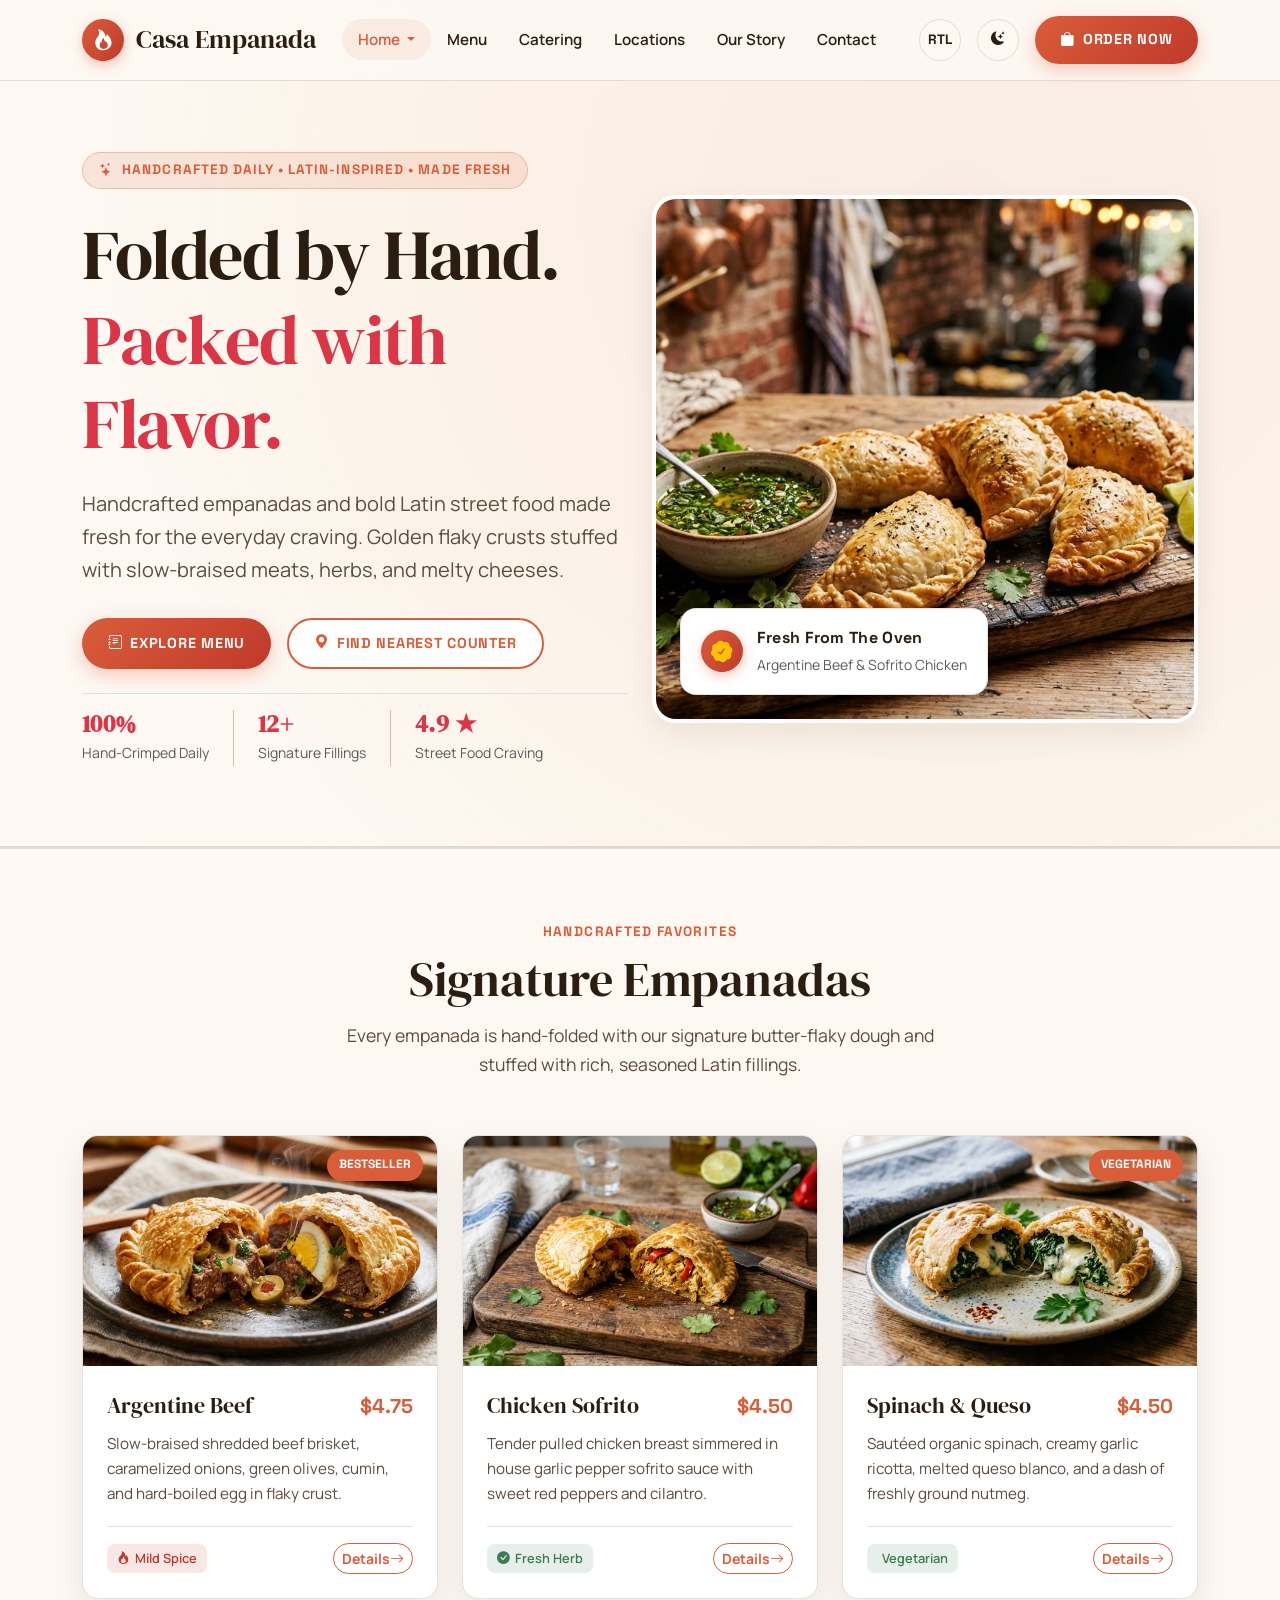
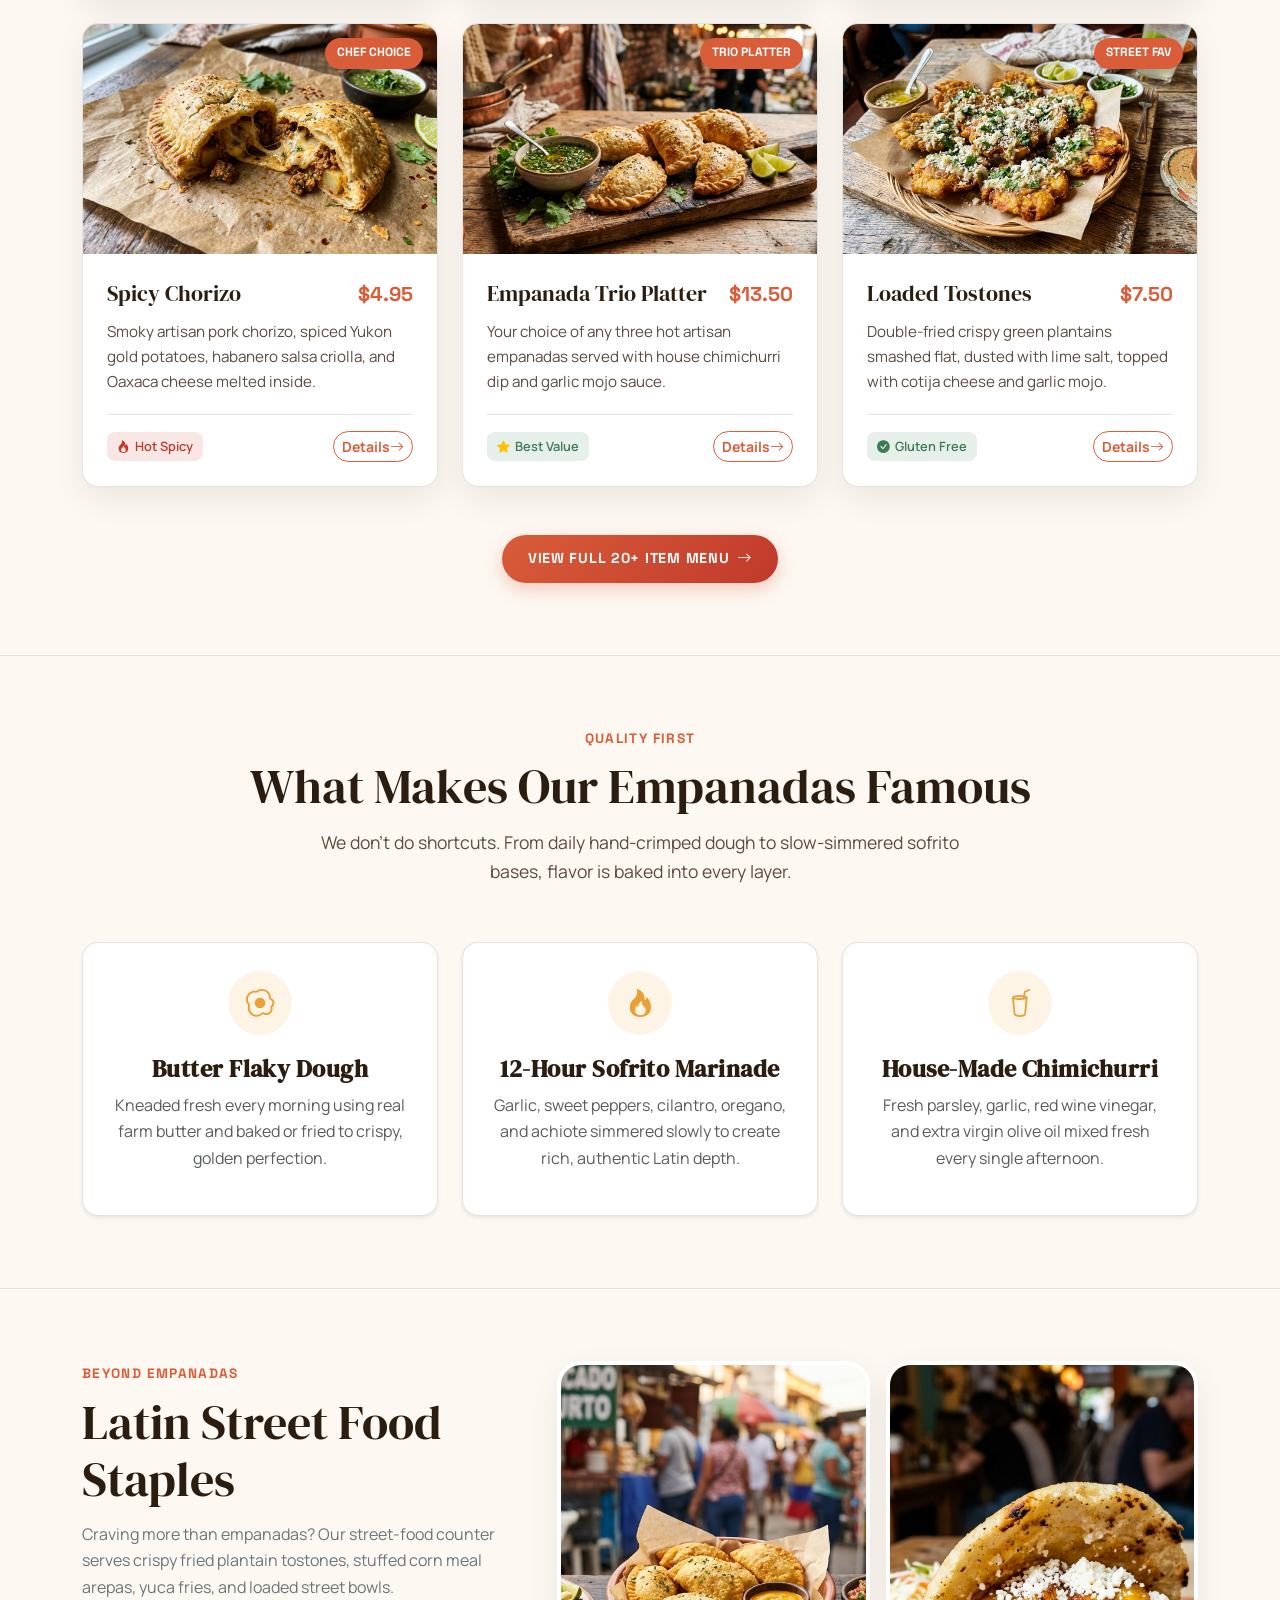
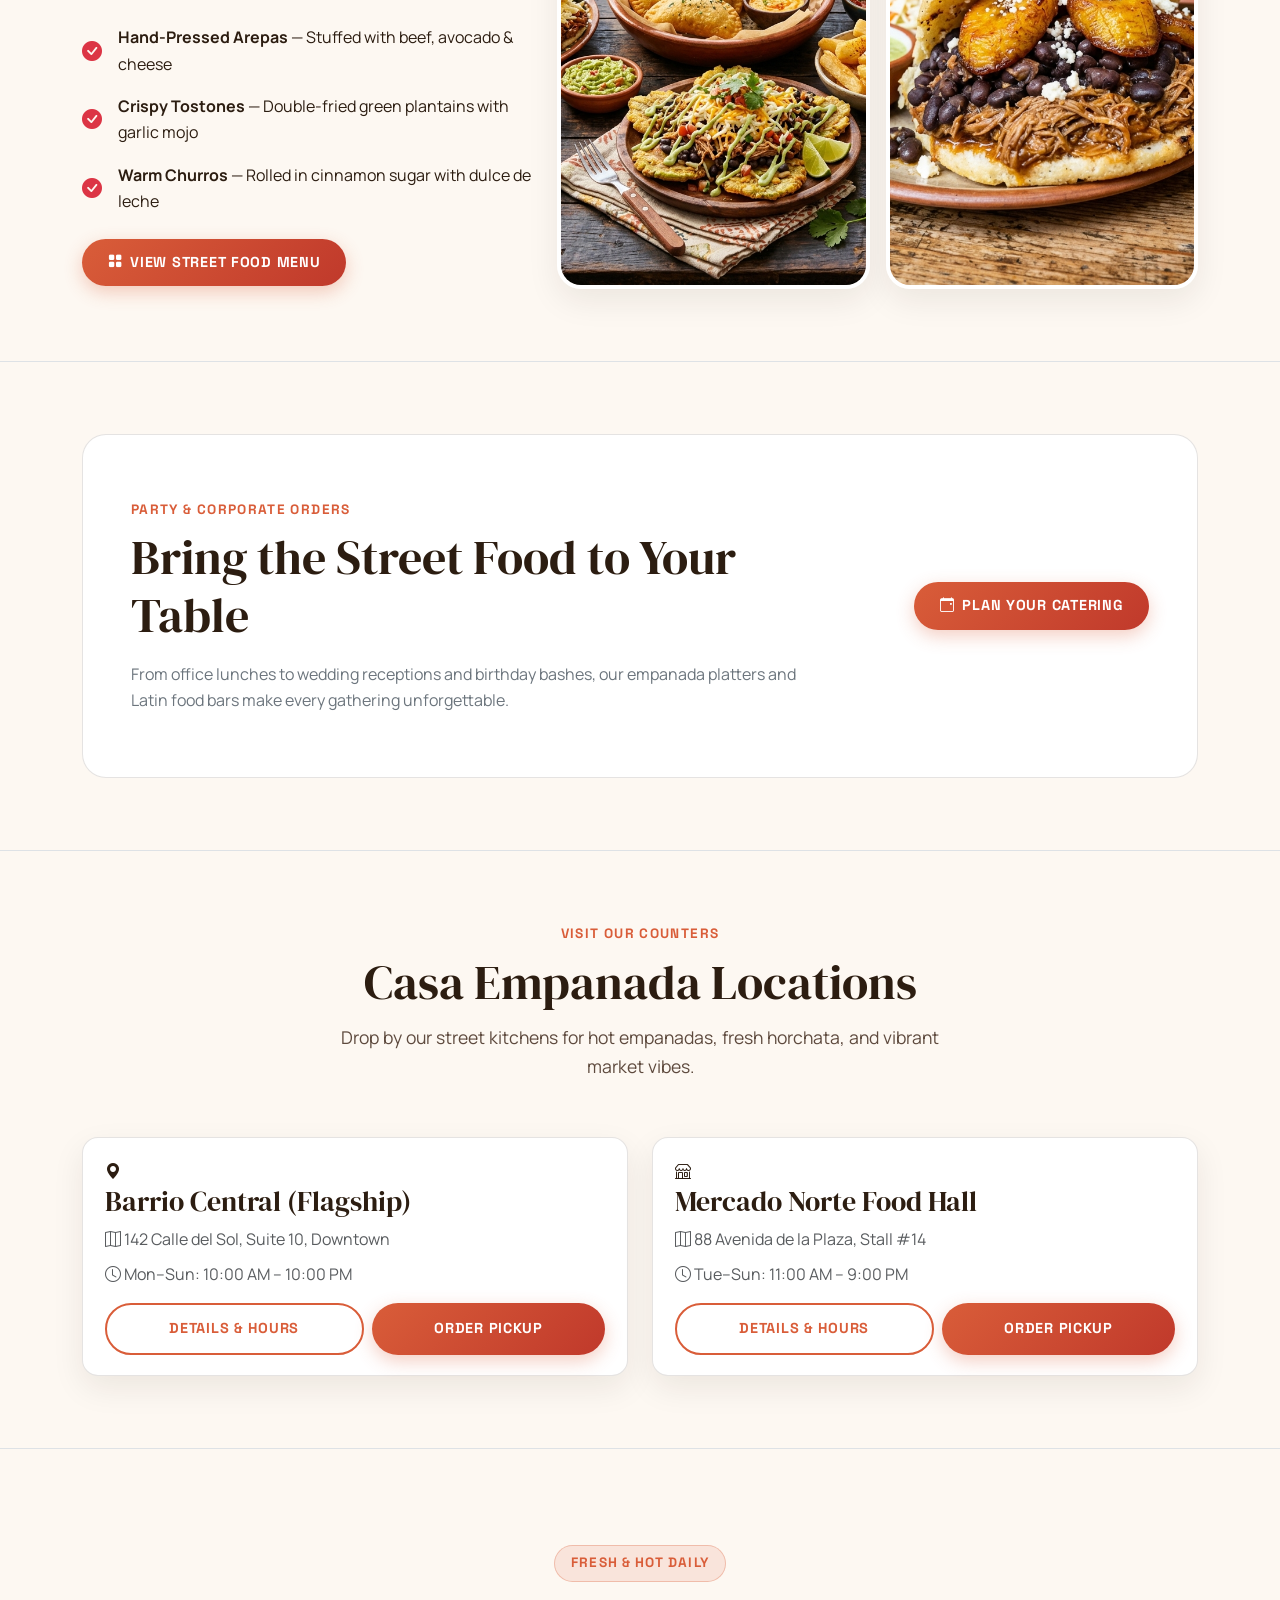
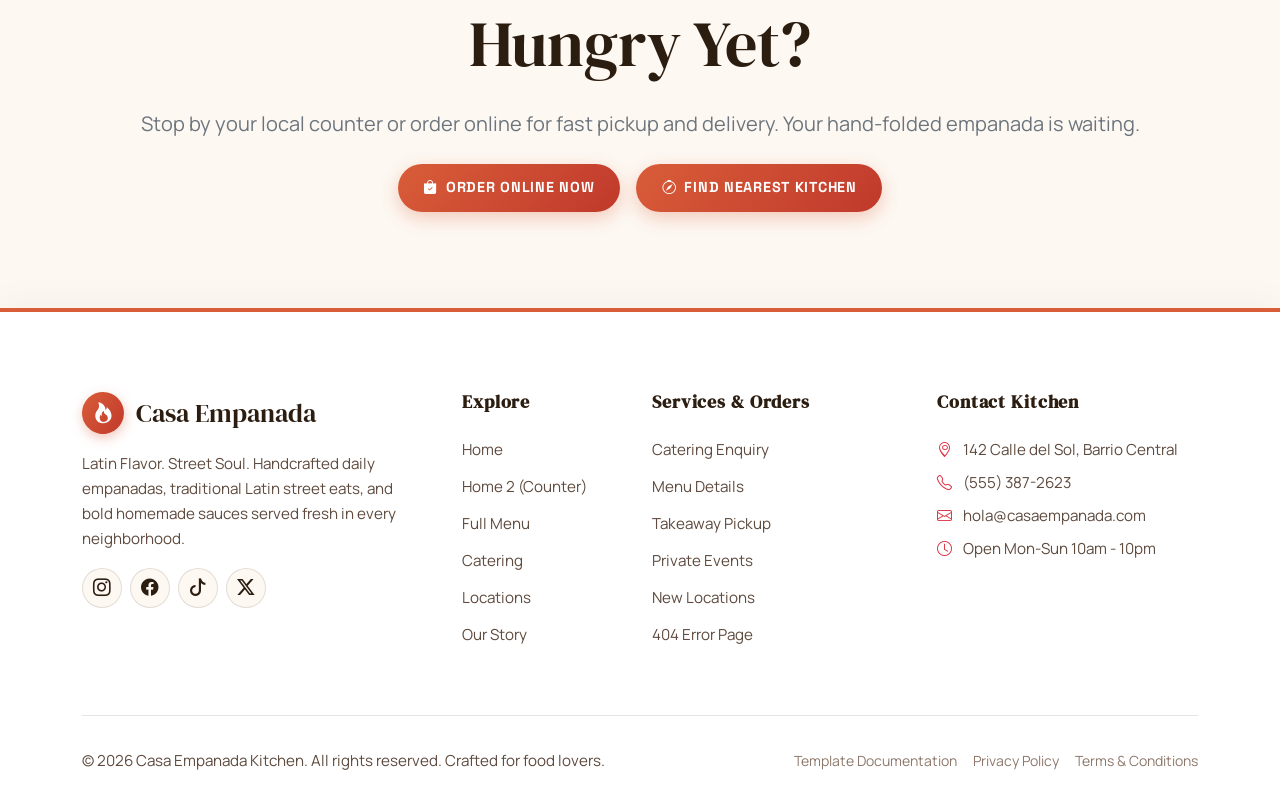
==== commit 174ed715: "Your commit message" ====
--- a/index.html
+++ b/index.html
@@ -182,7 +182,7 @@
         <div class="col-md-6 col-lg-4 reveal-element">
           <div class="food-card">
             <div class="food-card-img-wrap">
-              <img src="assets/images/street-food/street-food-spread.jpg" alt="Chicken Sofrito Empanada">
+              <img src="assets/images/menu/empanada-chicken-sofrito.jpg" alt="Chicken Sofrito Empanada">
             </div>
             <div class="food-card-body">
               <div class="food-card-title-row">
@@ -202,7 +202,7 @@
         <div class="col-md-6 col-lg-4 reveal-element">
           <div class="food-card">
             <div class="food-card-img-wrap">
-              <img src="assets/images/hero/hero-empanadas.jpg" alt="Spinach & Queso Blanco">
+              <img src="assets/images/menu/empanada-spinach-queso.jpg" alt="Spinach & Queso Blanco">
               <span class="food-card-badge bg-success">Vegetarian</span>
             </div>
             <div class="food-card-body">
@@ -223,7 +223,7 @@
         <div class="col-md-6 col-lg-4 reveal-element">
           <div class="food-card">
             <div class="food-card-img-wrap">
-              <img src="assets/images/empanadas/empanada-cut-beef.jpg" alt="Spicy Chorizo & Potato">
+              <img src="assets/images/menu/empanada-spicy-chorizo.jpg" alt="Spicy Chorizo & Potato">
               <span class="food-card-badge">Chef Choice</span>
             </div>
             <div class="food-card-body">
@@ -244,18 +244,18 @@
         <div class="col-md-6 col-lg-4 reveal-element">
           <div class="food-card">
             <div class="food-card-img-wrap">
-              <img src="assets/images/hero/hero-empanadas.jpg" alt="Mushroom & Smoked Gouda">
-              <span class="food-card-badge bg-success">Vegetarian</span>
+              <img src="assets/images/hero/hero-empanadas.jpg" alt="Fiesta Empanada Trio Platter">
+              <span class="food-card-badge bg-warning text-dark">Trio Platter</span>
             </div>
             <div class="food-card-body">
               <div class="food-card-title-row">
-                <h3 class="food-card-title"><a href="menu-details.html" class="text-reset">Mushroom &amp; Gouda</a></h3>
-                <span class="food-card-price">$4.75</span>
-              </div>
-              <p class="food-card-desc">Wild cremini mushrooms roasted with thyme, caramelized shallots, and rich smoked Dutch gouda cheese.</p>
+                <h3 class="food-card-title"><a href="menu.html" class="text-reset">Empanada Trio Platter</a></h3>
+                <span class="food-card-price">$13.50</span>
+              </div>
+              <p class="food-card-desc">Your choice of any three hot artisan empanadas served with house chimichurri dip and garlic mojo sauce.</p>
               <div class="food-card-meta">
-                <span class="dietary-tag veg"><i class="bi bi-leaf-fill"></i> Vegetarian</span>
-                <a href="menu-details.html" class="btn btn-sm btn-outline-danger rounded-pill fw-bold">Details <i class="bi bi-arrow-right"></i></a>
+                <span class="dietary-tag veg"><i class="bi bi-star-fill text-warning"></i> Best Value</span>
+                <a href="menu.html" class="btn btn-sm btn-outline-danger rounded-pill fw-bold">Details <i class="bi bi-arrow-right"></i></a>
               </div>
             </div>
           </div>
@@ -265,17 +265,18 @@
         <div class="col-md-6 col-lg-4 reveal-element">
           <div class="food-card">
             <div class="food-card-img-wrap">
-              <img src="assets/images/street-food/street-food-spread.jpg" alt="Sweet Plantain & Cheese">
+              <img src="assets/images/menu/crispy-tostones.jpg" alt="Loaded Garlic Mojo Tostones">
+              <span class="food-card-badge bg-success">Street Fav</span>
             </div>
             <div class="food-card-body">
               <div class="food-card-title-row">
-                <h3 class="food-card-title"><a href="menu-details.html" class="text-reset">Sweet Plantain</a></h3>
-                <span class="food-card-price">$4.50</span>
-              </div>
-              <p class="food-card-desc">Caramelized sweet ripe plantains paired with salty cotija cheese and a drizzle of honey agave glaze.</p>
+                <h3 class="food-card-title"><a href="menu.html" class="text-reset">Loaded Tostones</a></h3>
+                <span class="food-card-price">$7.50</span>
+              </div>
+              <p class="food-card-desc">Double-fried crispy green plantains smashed flat, dusted with lime salt, topped with cotija cheese and garlic mojo.</p>
               <div class="food-card-meta">
-                <span class="dietary-tag veg"><i class="bi bi-heart-fill"></i> Sweet &amp; Savory</span>
-                <a href="menu-details.html" class="btn btn-sm btn-outline-danger rounded-pill fw-bold">Details <i class="bi bi-arrow-right"></i></a>
+                <span class="dietary-tag veg"><i class="bi bi-check-circle-fill"></i> Gluten Free</span>
+                <a href="menu.html" class="btn btn-sm btn-outline-danger rounded-pill fw-bold">Details <i class="bi bi-arrow-right"></i></a>
               </div>
             </div>
           </div>
@@ -361,7 +362,7 @@
             </div>
             <div class="col-12 col-sm-6">
               <div class="hero-image-wrapper">
-                <img src="assets/images/empanadas/empanada-cut-beef.jpg" alt="Delicious Street Food Item">
+                <img src="assets/images/menu/stuffed-arepa.jpg" alt="Artisanal Hand-Pressed Venezuelan Pabellón Arepa">
               </div>
             </div>
           </div>
--- a/assets/css/style.css
+++ b/assets/css/style.css
@@ -760,19 +760,19 @@
 }
 
 .page-hero.hero-story {
-  background-image: url('../images/story/story-heritage-process.jpg');
+  background-image: url('../images/hero/hero-counter-market.jpg');
 }
 
 .page-hero.hero-contact {
-  background-image: url('../images/locations/locations-hero.jpg');
+  background-image: url('../images/hero/hero-counter-market.jpg');
 }
 
 .page-hero.hero-catering-order {
-  background-image: url('../images/catering/catering-hero.jpg');
+  background-image: url('../images/menu/menu-hero.jpg');
 }
 
 .page-hero.hero-location-details {
-  background-image: url('../images/locations/locations-hero.jpg');
+  background-image: url('../images/hero/hero-counter-market.jpg');
 }
 
 .page-hero.hero-menu-details {
@@ -780,11 +780,11 @@
 }
 
 .page-hero.hero-coming-soon {
-  background-image: url('../images/street-food/street-food-spread.jpg');
+  background-image: url('../images/locations/locations-hero.jpg');
 }
 
 .page-hero.hero-404 {
-  background-image: url('../images/street-food/street-food-spread.jpg');
+  background-image: url('../images/hero/hero-empanadas.jpg');
 }
 
 /* Standard Hero Components */
@@ -1501,6 +1501,9 @@
   color: var(--text-primary) !important;
   border: 1px solid var(--border-color) !important;
   box-shadow: 0 10px 25px rgba(0, 0, 0, 0.25) !important;
+  z-index: 5;
+  width: auto;
+  max-width: min(440px, calc(100% - 1.5rem));
 }
 .map-overlay-card strong,
 .map-overlay-card .font-heading {
@@ -1511,6 +1514,16 @@
 .map-overlay-card .text-muted {
   color: var(--text-secondary) !important;
   font-weight: 600 !important;
+}
+.map-overlay-card .btn {
+  display: inline-flex !important;
+  align-items: center !important;
+  justify-content: center !important;
+  gap: 0.4rem !important;
+  white-space: nowrap !important;
+  padding: 0.45rem 1rem !important;
+  font-size: 0.85rem !important;
+  line-height: 1.2 !important;
 }
 
 .form-control-casa:focus {
